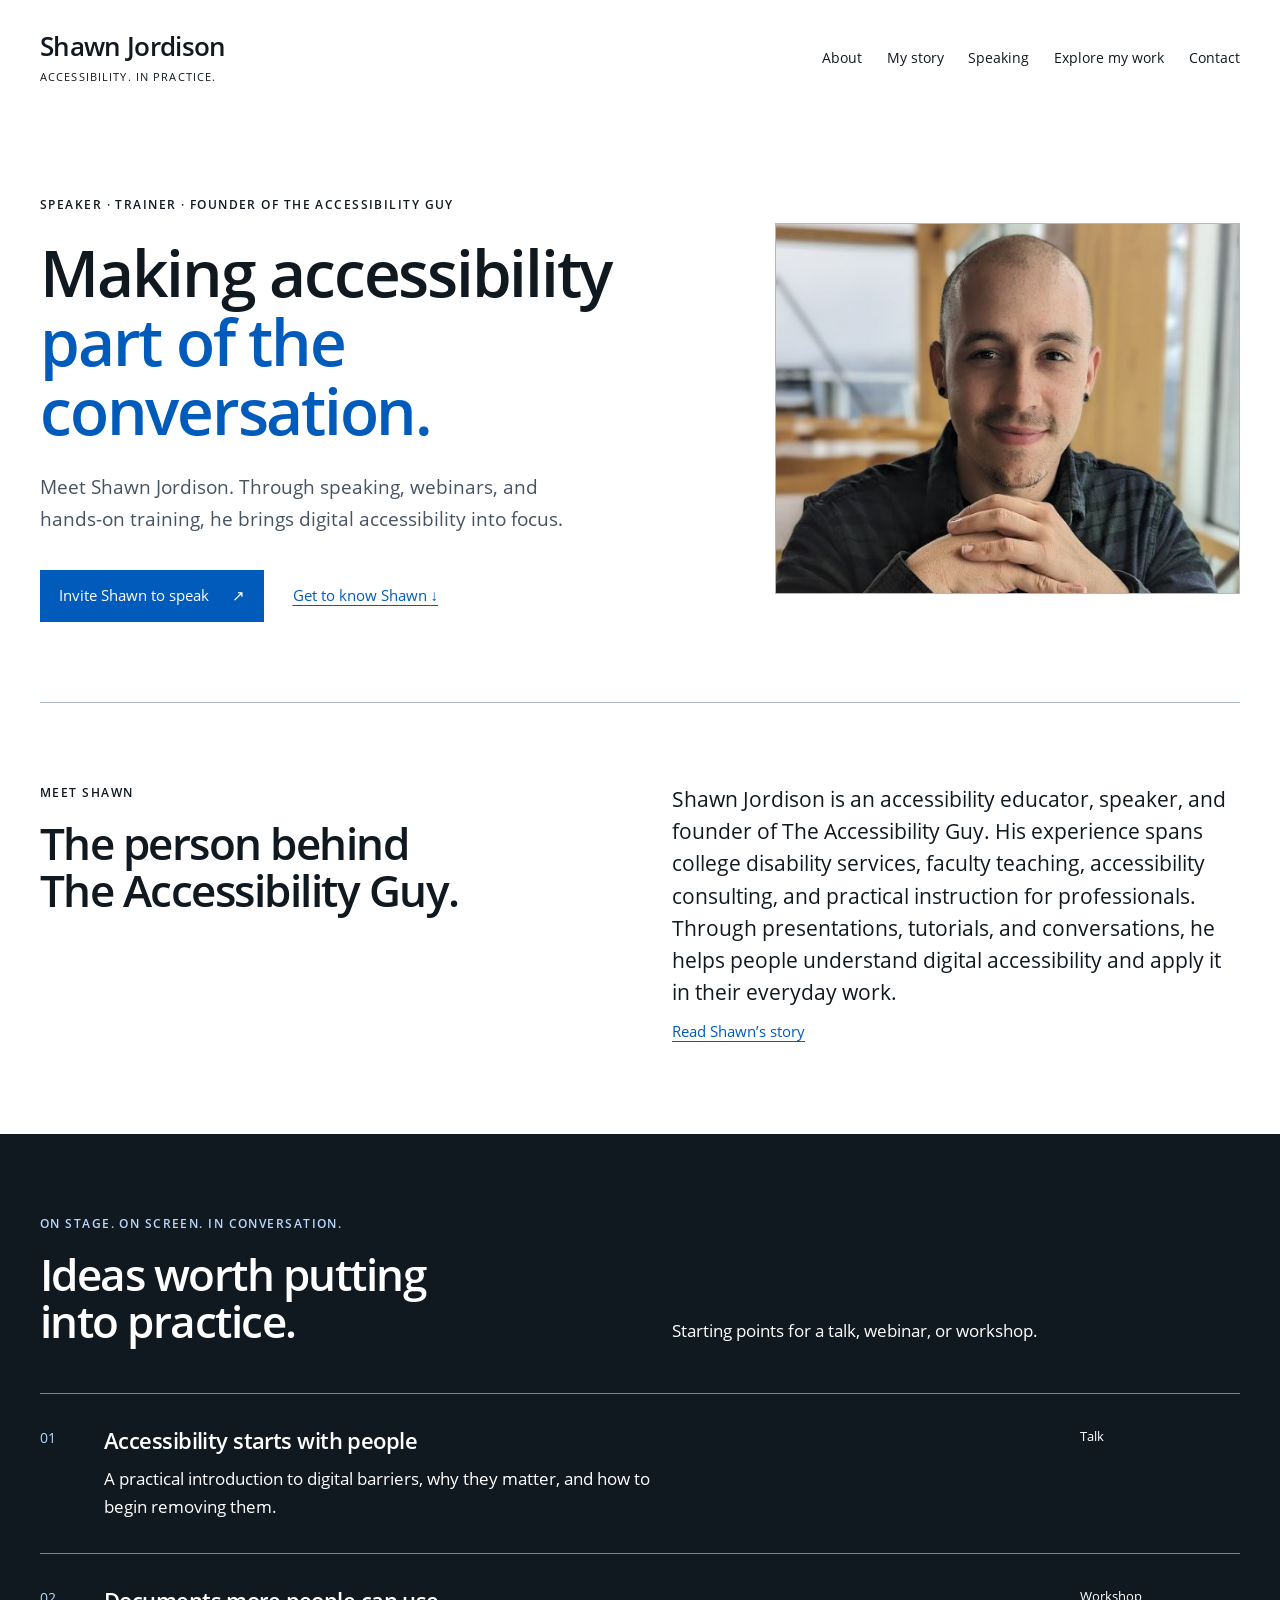
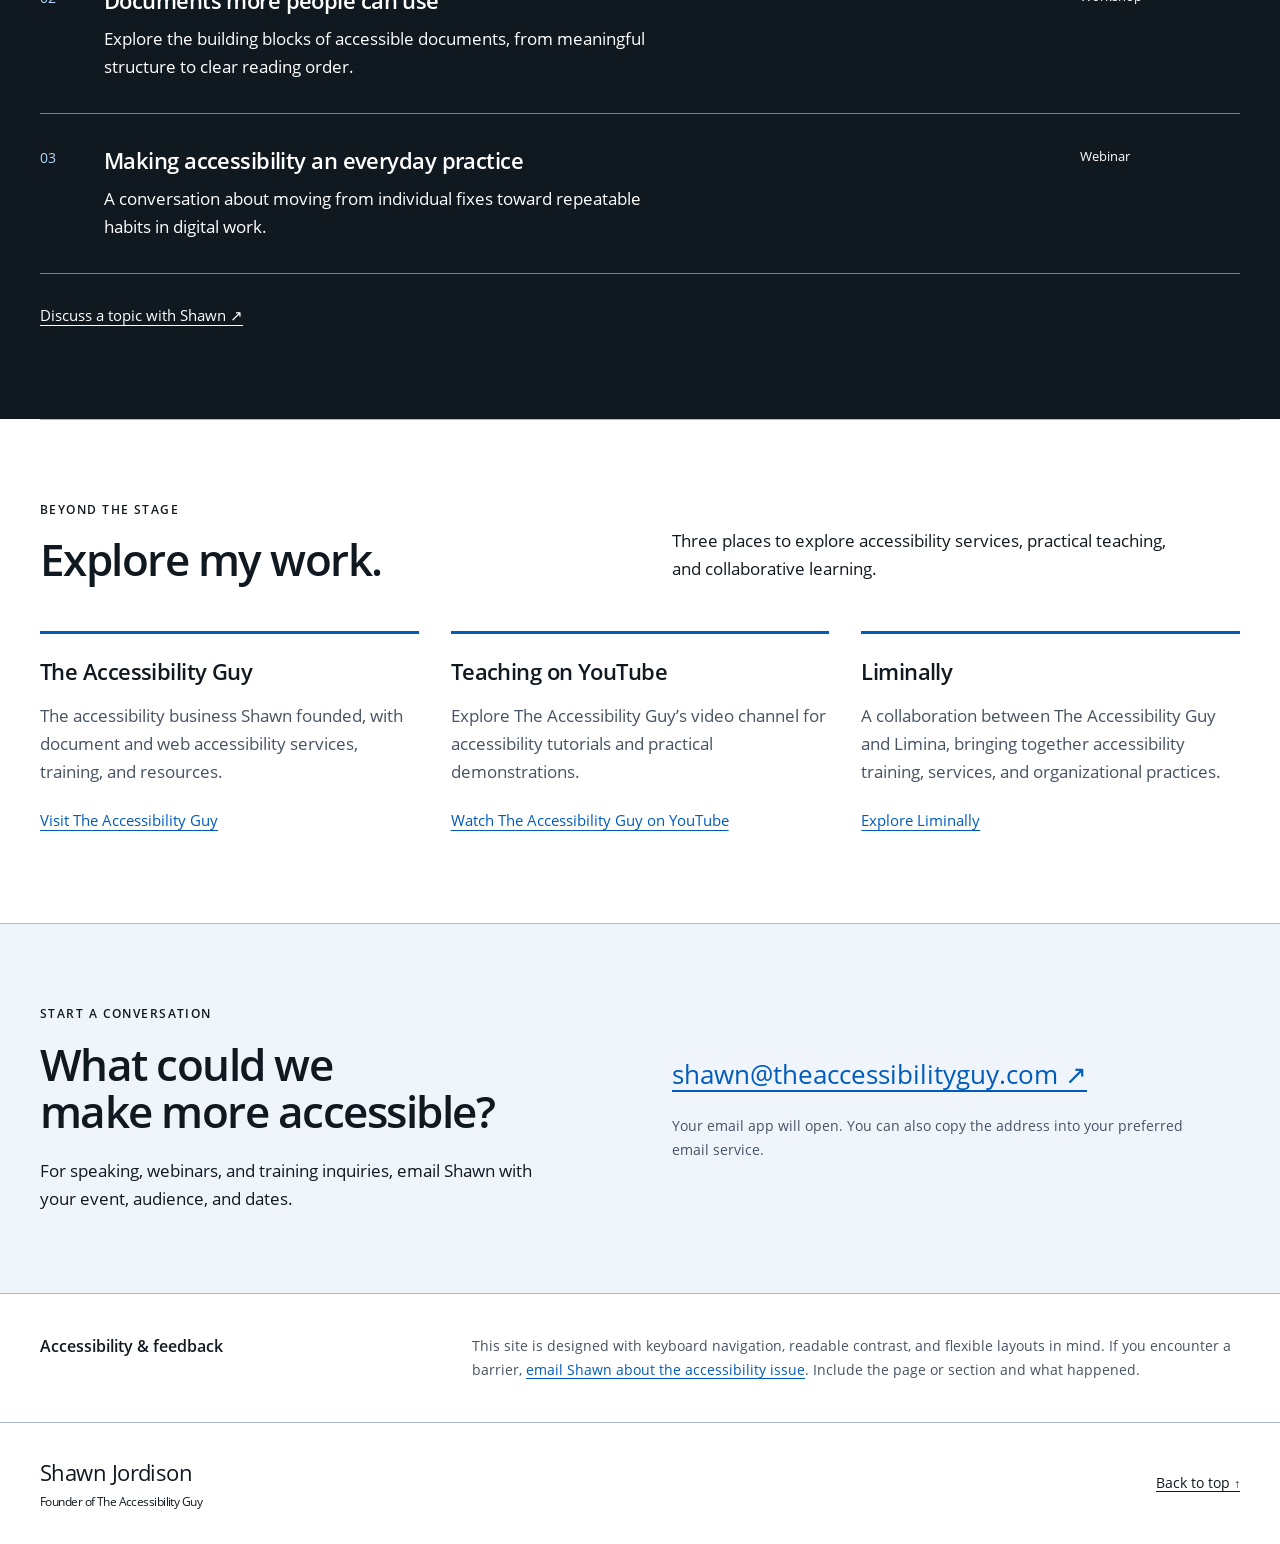
==== index.html @ f15a521e "Match site-name link's accessible name to visible text" ====
<!doctype html>
<html lang="en">
<head>
  <meta charset="utf-8">
  <meta name="viewport" content="width=device-width, initial-scale=1">
  <meta name="description" content="Meet Shawn Jordison, founder of The Accessibility Guy. Explore speaking, training, and conversations about digital accessibility.">
  <title>Shawn Jordison | Accessibility speaker &amp; trainer</title>
  <link rel="stylesheet" href="styles.css">
</head>
<body>
  <a class="skip-link" href="#main">Skip to main content</a>
  <header class="site-header" id="top">
    <div class="shell header-inner">
      <a class="wordmark" href="#top">Shawn Jordison<span>Accessibility. In practice.</span></a>
      <nav aria-label="Main navigation">
        <ul><li><a href="#about">About</a></li><li><a href="story.html">My story</a></li><li><a href="#speaking">Speaking</a></li><li><a href="#projects">Explore my work</a></li><li><a href="#contact">Contact</a></li></ul>
      </nav>
    </div>
  </header>
  <main id="main" tabindex="-1">
    <section class="hero shell" aria-labelledby="hero-title">
      <div class="hero-copy">
        <p class="eyebrow">Speaker · Trainer · Founder of The Accessibility Guy</p>
        <h1 id="hero-title">Making accessibility <br><em>part of the conversation.</em></h1>
        <p class="intro">Meet Shawn Jordison. Through speaking, webinars, and hands-on training, he brings digital accessibility into focus.</p>
        <div class="actions"><a class="button" href="mailto:shawn@theaccessibilityguy.com">Invite Shawn to speak <span aria-hidden="true">↗</span></a><a class="text-link" href="#about">Get to know Shawn <span aria-hidden="true">↓</span></a></div>
      </div>
      <figure class="portrait"><img src="shawn-jordison.jpg" alt="Shawn Jordison" width="527" height="420"></figure>
    </section>
    <section class="about section shell" id="about" aria-labelledby="about-title">
      <div><p class="eyebrow">Meet Shawn</p><h2 id="about-title">The person behind<br>The Accessibility Guy.</h2></div>
      <div class="section-copy"><p class="lead">Shawn Jordison is an accessibility educator, speaker, and founder of The Accessibility Guy. His experience spans college disability services, faculty teaching, accessibility consulting, and practical instruction for professionals. Through presentations, tutorials, and conversations, he helps people understand digital accessibility and apply it in their everyday work.</p><a class="text-link" href="story.html">Read Shawn’s story</a></div>
    </section>
    <section class="speaking section" id="speaking" aria-labelledby="speaking-title">
      <div class="shell"><div class="section-heading"><div><p class="eyebrow">On stage. On screen. In conversation.</p><h2 id="speaking-title">Ideas worth putting<br>into practice.</h2></div><p>Starting points for a talk, webinar, or workshop.</p></div>
        <ol class="topic-list">
          <li><div class="topic-number" aria-hidden="true">01</div><div><h3>Accessibility starts with people</h3><p>A practical introduction to digital barriers, why they matter, and how to begin removing them.</p></div><p class="format">Talk</p></li>
          <li><div class="topic-number" aria-hidden="true">02</div><div><h3>Documents more people can use</h3><p>Explore the building blocks of accessible documents, from meaningful structure to clear reading order.</p></div><p class="format">Workshop</p></li>
          <li><div class="topic-number" aria-hidden="true">03</div><div><h3>Making accessibility an everyday practice</h3><p>A conversation about moving from individual fixes toward repeatable habits in digital work.</p></div><p class="format">Webinar</p></li>
        </ol>
        <a class="text-link" href="mailto:shawn@theaccessibilityguy.com">Discuss a topic with Shawn <span aria-hidden="true">↗</span></a>
      </div>
    </section>
    <section class="section shell projects" id="projects" aria-labelledby="projects-title">
      <div class="section-heading"><div><p class="eyebrow">Beyond the stage</p><h2 id="projects-title">Explore my work.</h2></div><p>Three places to explore accessibility services, practical teaching, and collaborative learning.</p></div>
      <div class="project-grid">
        <article><h3>The Accessibility Guy</h3><p>The accessibility business Shawn founded, with document and web accessibility services, training, and resources.</p><a class="text-link" href="https://theaccessibilityguy.com/">Visit The Accessibility Guy</a></article>
        <article><h3>Teaching on YouTube</h3><p>Explore The Accessibility Guy’s video channel for accessibility tutorials and practical demonstrations.</p><a class="text-link" href="https://www.youtube.com/channel/UCPO0yzGQJmAa290DjrByhwQ">Watch The Accessibility Guy on YouTube</a></article>
        <article><h3>Liminally</h3><p>A collaboration between The Accessibility Guy and Limina, bringing together accessibility training, services, and organizational practices.</p><a class="text-link" href="https://liminally.academy/">Explore Liminally</a></article>
      </div>
    </section>
    <section class="contact section" id="contact" aria-labelledby="contact-title"><div class="shell contact-inner"><div><p class="eyebrow">Start a conversation</p><h2 id="contact-title">What could we<br>make more accessible?</h2><p>For speaking, webinars, and training inquiries, email Shawn with your event, audience, and dates.</p></div><div class="contact-details"><a class="email-link" href="mailto:shawn@theaccessibilityguy.com">shawn@theaccessibilityguy.com <span aria-hidden="true">↗</span></a><p>Your email app will open. You can also copy the address into your preferred email service.</p></div></div></section>
    <section class="accessibility shell" aria-labelledby="accessibility-title"><h2 id="accessibility-title">Accessibility &amp; feedback</h2><p>This site is designed with keyboard navigation, readable contrast, and flexible layouts in mind. If you encounter a barrier, <a href="mailto:shawn@theaccessibilityguy.com?subject=Website%20accessibility%20feedback">email Shawn about the accessibility issue</a>. Include the page or section and what happened.</p></section>
  </main>
  <footer class="site-footer"><div class="shell footer-inner"><p>Shawn Jordison<span>Founder of The Accessibility Guy</span></p><a href="#top">Back to top <span aria-hidden="true">↑</span></a></div></footer>
</body>
</html>
---- styles.css ----
@font-face{font-family:'Open Sans';src:url('fonts/OpenSans-Regular.ttf') format('truetype');font-style:normal;font-weight:400;font-display:swap}
@font-face{font-family:'Open Sans';src:url('fonts/OpenSans-Semibold.ttf') format('truetype');font-style:normal;font-weight:600;font-display:swap}
:root{--paper:#ffffff;--ink:#101820;--muted:#465363;--line:#aab8ca;--blue:#005bbb;--tint:#f0f5fc;--white:#ffffff;--accent:#b8d8ff;--focus:#005bbb}
*{box-sizing:border-box}html{scroll-padding-top:1rem}body{margin:0;background:var(--paper);color:var(--ink);font-family:'Open Sans',Arial,sans-serif;font-size:1.0625rem;line-height:1.65}a{color:inherit;text-underline-offset:.24em;text-decoration-thickness:.08em}a:hover{text-decoration-thickness:.15em}a:focus-visible{outline:3px solid var(--focus);outline-offset:5px;background-color:#fff;color:#101820}h1,h2,h3,p,figure{margin:0}h1,h2{font-family:'Open Sans',Arial,sans-serif;font-weight:600;letter-spacing:-.035em;line-height:1.08;text-wrap:balance}h1{font-size:clamp(2.75rem,5vw,4.6rem)}h2{font-size:clamp(2.15rem,3.4vw,3.4rem)}h3{font-size:1.4rem;line-height:1.3;font-weight:600;letter-spacing:-.025em}p+p{margin-top:1rem}em{font-weight:600;font-style:normal;color:var(--blue)}.shell{width:min(100% - 4rem,1200px);margin-inline:auto}.eyebrow{font-size:.75rem;font-weight:600;letter-spacing:.12em;line-height:1.6;text-transform:uppercase}.small{font-size:.875rem}.skip-link{position:absolute;top:.5rem;left:1rem;transform:translateY(-180%);z-index:5;padding:.7rem 1rem;background:white}.skip-link:focus{transform:none}.header-inner{min-height:115px;display:flex;justify-content:space-between;align-items:center;gap:2rem}.wordmark{font-weight:600;font-family:'Open Sans',Arial,sans-serif;font-size:1.65rem;line-height:1.2;text-decoration:none}.wordmark span{font-weight:400;display:block;font-family:'Open Sans',Arial,sans-serif;font-size:.7rem;letter-spacing:.1em;margin-top:.45rem;text-transform:uppercase}nav ul{list-style:none;display:flex;flex-wrap:wrap;gap:.4rem 1.55rem;padding:0;margin:0}nav a{display:inline-flex;align-items:center;min-height:44px;text-decoration:none;font-size:.9rem}.draft-note{font-size:.8rem;padding:.7rem 0;background:var(--tint);border-block:1px solid var(--line);color:var(--muted)}.hero{padding-block:5rem;display:grid;grid-template-columns:1.45fr 1fr;gap:3.8rem;align-items:center}.hero .eyebrow{margin-bottom:1.5rem}.intro{font-size:1.2rem;max-width:33rem;margin-top:1.6rem;color:var(--muted)}.actions{display:flex;gap:1.8rem;flex-wrap:wrap;align-items:center;margin-top:2.2rem}.button{background:var(--blue);color:var(--white);display:inline-flex;gap:1.4rem;align-items:center;min-height:50px;padding:.85rem 1.2rem;text-decoration:none;font-size:.95rem}.button:hover{background:var(--ink);text-decoration:underline}.text-link{display:inline-block;padding:.65rem 0;font-size:.95rem}.portrait-placeholder{align-self:stretch;background:var(--tint);border:1px solid var(--line);display:flex;flex-direction:column;justify-content:space-between;overflow:hidden}.portrait-art{position:relative;min-height:250px;display:grid;place-items:center;overflow:hidden;border-bottom:1px solid var(--line)}.portrait-art>span{font-family:'Open Sans',Arial,sans-serif;font-size:6rem;letter-spacing:-.08em;position:relative;z-index:1}.orbit{position:absolute;width:340px;height:340px;border:1px solid #9bbce8;border-radius:50%}.one{left:-150px;top:-115px}.two{right:-150px;bottom:-170px}.portrait-placeholder figcaption{padding:1.5rem}.portrait-placeholder .eyebrow{display:block;margin-bottom:.5rem;font-size:.65rem}.portrait-placeholder figcaption p{font-weight:600;font-family:'Open Sans',Arial,sans-serif;font-size:1.5rem;line-height:1.3;margin-bottom:.4rem}.portrait-placeholder .small{color:var(--muted)}.section{padding-block:5rem}.about{border-top:1px solid var(--line);display:grid;grid-template-columns:1fr 1fr;gap:4rem}.section .eyebrow{margin-bottom:1.1rem}.lead{font-size:1.3rem;line-height:1.55}.section-copy>p:not(.lead){color:var(--muted)}.editor-note{border-left:3px solid var(--blue);padding-left:1rem;font-size:.875rem}.speaking{background:var(--ink);color:var(--white)}.section-heading{display:grid;grid-template-columns:1fr 1fr;gap:4rem;align-items:end;margin-bottom:3rem}.section-heading>p{max-width:32rem}.speaking .eyebrow{color:var(--accent)}.topic-list{list-style:none;margin:0 0 1.2rem;padding:0}.topic-list li{border-top:1px solid #718398;padding:2rem 0;display:grid;grid-template-columns:3rem 1fr 10rem;gap:1rem}.topic-list li:last-child{border-bottom:1px solid #718398}.topic-number{color:var(--accent);font-size:.9rem}.topic-list h3{margin-bottom:.6rem}.topic-list li p{max-width:36rem}.format{font-size:.8rem}.work-placeholder{border:1px solid var(--line);padding:2.5rem;display:grid;grid-template-columns:1fr 2fr;gap:3rem;background:var(--white)}.placeholder-label{font-size:.75rem;text-transform:uppercase;letter-spacing:.1em}.work-placeholder h3{margin-bottom:1rem}.work-placeholder .small{color:var(--muted)}.contact{background:var(--tint);border-block:1px solid var(--line)}.contact-inner{display:grid;grid-template-columns:1fr 1fr;gap:4rem;align-items:center}.contact h2{margin-bottom:1.4rem}.contact p{max-width:32rem}.email-link{font-family:'Open Sans',Arial,sans-serif;font-size:clamp(1.3rem,2vw,1.8rem);overflow-wrap:anywhere;line-height:1.5}.contact-details p{font-size:.9rem;color:var(--muted);margin-top:1.2rem}.accessibility{padding-block:2.5rem;display:grid;grid-template-columns:1fr 2fr;gap:3rem}.accessibility h2{font-family:'Open Sans',Arial,sans-serif;font-size:1rem;font-weight:600;letter-spacing:0;line-height:1.5}.accessibility p{font-size:.9rem;color:var(--muted)}.site-footer{border-top:1px solid var(--line)}.footer-inner{padding-block:2rem;display:flex;flex-wrap:wrap;justify-content:space-between;align-items:center;gap:1.5rem}.footer-inner>p:first-child{font-family:'Open Sans',Arial,sans-serif;font-size:1.4rem}.footer-inner span{display:block;font-family:'Open Sans',Arial,sans-serif;font-size:.75rem}.footer-inner a span{display:inline}.footer-inner a{padding:.5rem 0;font-size:.9rem}main:focus{outline:none}
@media(max-width:900px){.hero{gap:2rem;grid-template-columns:1.3fr 1fr}.header-inner{flex-wrap:wrap;padding-block:1.5rem;gap:1rem}.section-heading,.about,.contact-inner{gap:2rem}.topic-list li{grid-template-columns:2rem 1fr}.format{grid-column:2}.work-placeholder{grid-template-columns:1fr;gap:1rem}.hero h1 br{display:none}}
@media(max-width:650px){.shell{width:calc(100% - 2rem)}.header-inner{align-items:start}.wordmark{font-size:1.5rem}nav{width:100%}nav ul{gap:.1rem 1.25rem}.hero,.about,.section-heading,.contact-inner,.accessibility{grid-template-columns:1fr}.hero{padding-block:3rem;gap:2.5rem}.hero-copy{min-width:0}.hero h1{font-size:clamp(2.1rem,8.2vw,2.8rem)}.portrait-art{min-height:190px}.section{padding-block:3rem}.section-heading{margin-bottom:2rem}.work-placeholder{padding:1.4rem}.accessibility{gap:1rem}.actions{gap:1rem}.topic-list li{gap:.75rem}.section-copy,.contact-details{min-width:0}.footer-inner{align-items:start}.footer-inner p{margin:0}}
@media(prefers-reduced-motion:reduce){*,*::before,*::after{animation:none!important;transition:none!important;scroll-behavior:auto!important}}
@media(forced-colors:active){.button,.portrait-placeholder,.work-placeholder{border:1px solid CanvasText}a:focus-visible{outline-color:Highlight}.orbit{border-color:CanvasText}}
@media print{.draft-note,.skip-link,nav,.actions,.portrait-placeholder{display:none}.shell{width:100%}.hero,.section,.accessibility{padding-block:1.5rem}.hero,.about,.section-heading,.contact-inner{display:block}.speaking{background:white;color:black}.speaking .eyebrow,.topic-number{color:black}a{color:black}.section{break-inside:avoid}}
.speaking a:focus-visible{outline-color:var(--accent)}

.text-link,.email-link,.accessibility a{color:var(--blue)}.speaking .text-link{color:var(--white)}.portrait-art{background:#e6effb}.wordmark,.footer-inner>p:first-child{letter-spacing:-.025em}

.speaking a:focus-visible{color:var(--ink);background:var(--white)}

.projects{border-top:1px solid var(--line)}.project-grid{display:grid;grid-template-columns:repeat(3,minmax(0,1fr));gap:2rem}.project-grid article{border-top:3px solid var(--blue);padding-top:1.4rem;min-width:0}.project-grid h3{margin-bottom:1rem}.project-grid p{color:var(--muted)}.project-grid a{margin-top:.7rem;overflow-wrap:anywhere}.header-inner{flex-wrap:wrap;padding-block:1.5rem;row-gap:1rem}.project-grid .text-link:visited{color:var(--blue)}.project-grid .text-link:focus-visible{color:var(--ink);background:var(--white)}
@media(max-width:750px){.project-grid{grid-template-columns:1fr;gap:2rem}}
a.button:focus-visible,a.button:hover:focus-visible{background:var(--white);color:var(--ink);outline-color:var(--blue)}

.story{padding-block:4rem}.story-header{max-width:900px;margin-bottom:3.5rem}.story-header .eyebrow{margin-bottom:1.25rem}.story-header h1{margin-bottom:1.75rem}.story-header .lead{max-width:800px;color:var(--muted)}.story-body{max-width:760px}.story-body section{margin:0 0 3rem}.story-body h2{font-size:clamp(1.6rem,3vw,2rem);line-height:1.3;letter-spacing:-.025em;margin-bottom:1.3rem}.story-body p{font-size:1.125rem;line-height:1.8}.story-contact{max-width:760px;border-top:1px solid var(--line);padding-top:2.5rem}.story-contact h2{font-size:2rem;margin-bottom:1rem}.story-contact a{color:var(--blue)}nav a[aria-current="page"]{text-decoration:underline;text-decoration-thickness:.15em}@media(max-width:650px){.story{padding-block:2.5rem}.story-header h1{font-size:2.5rem}}

.portrait{margin:0}.portrait img{display:block;width:100%;height:auto;border:1px solid var(--line)}
@media(max-width:650px){.portrait{max-width:420px}}
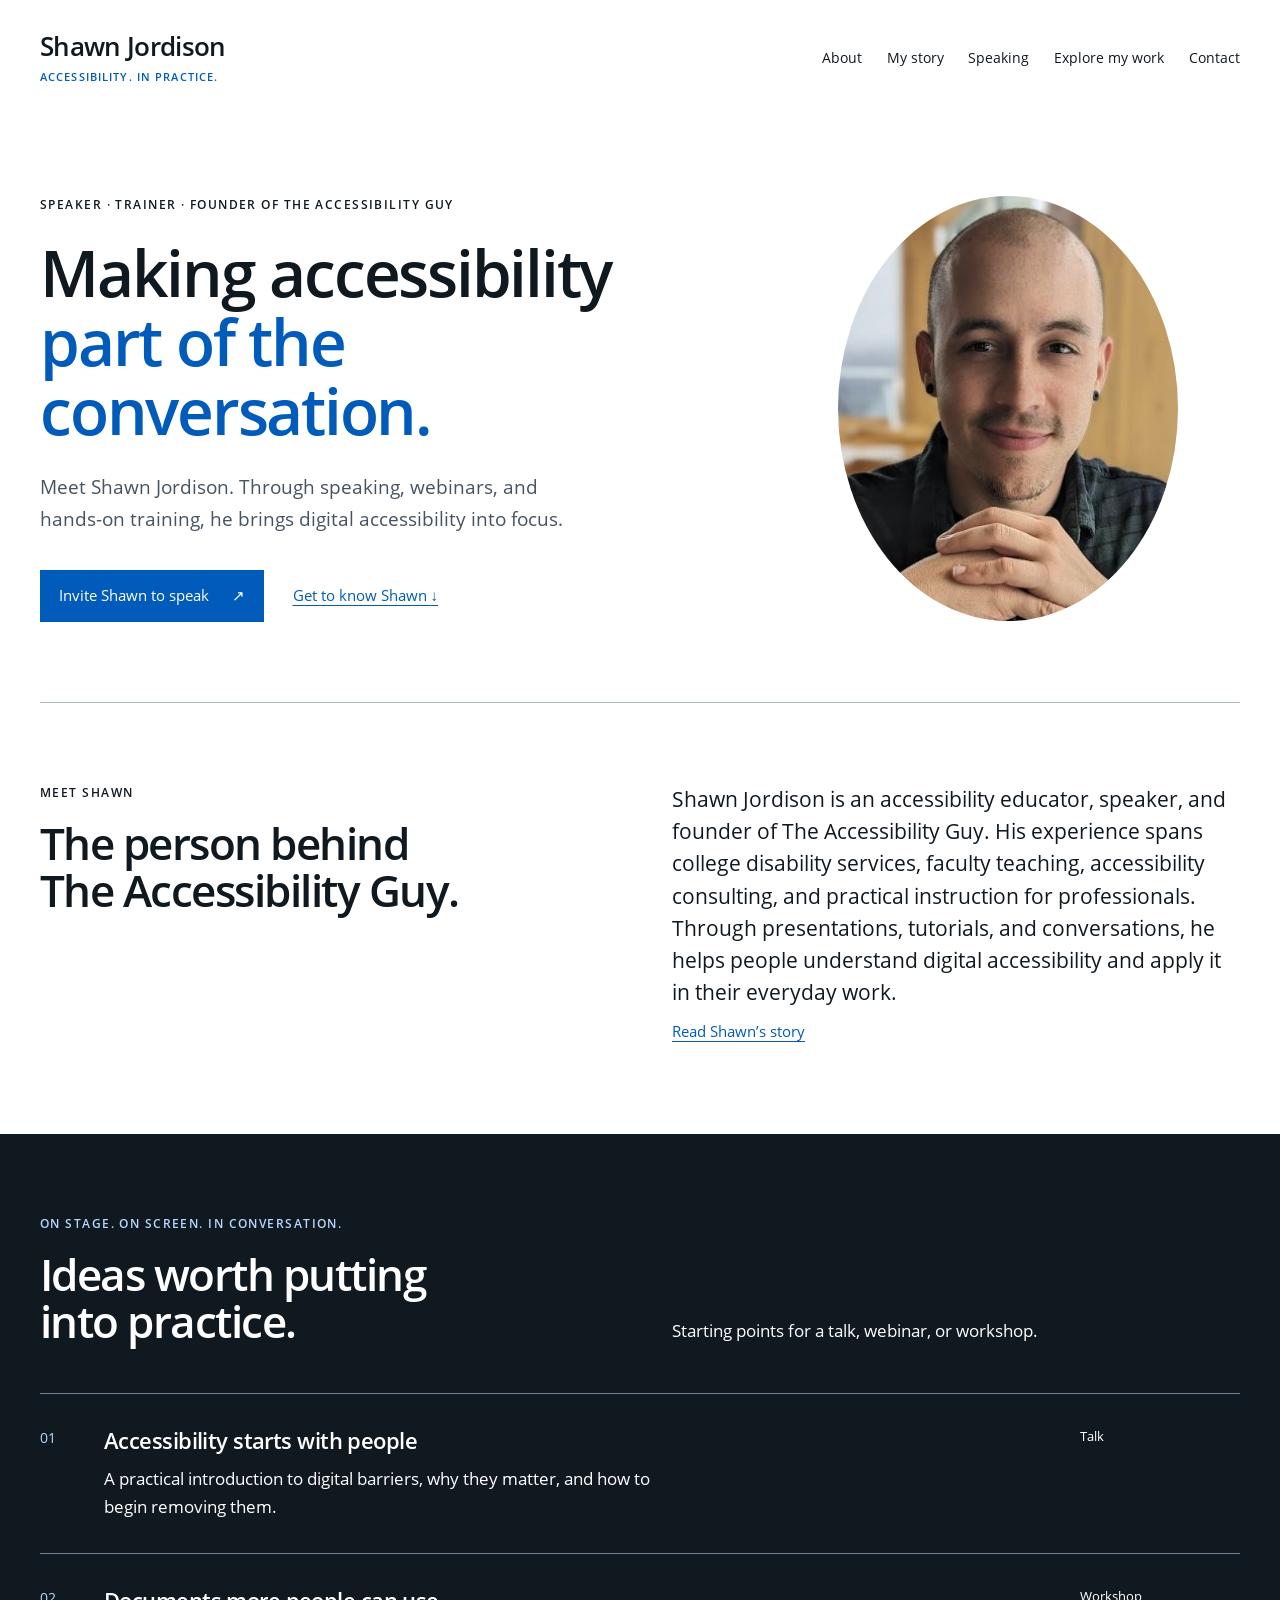
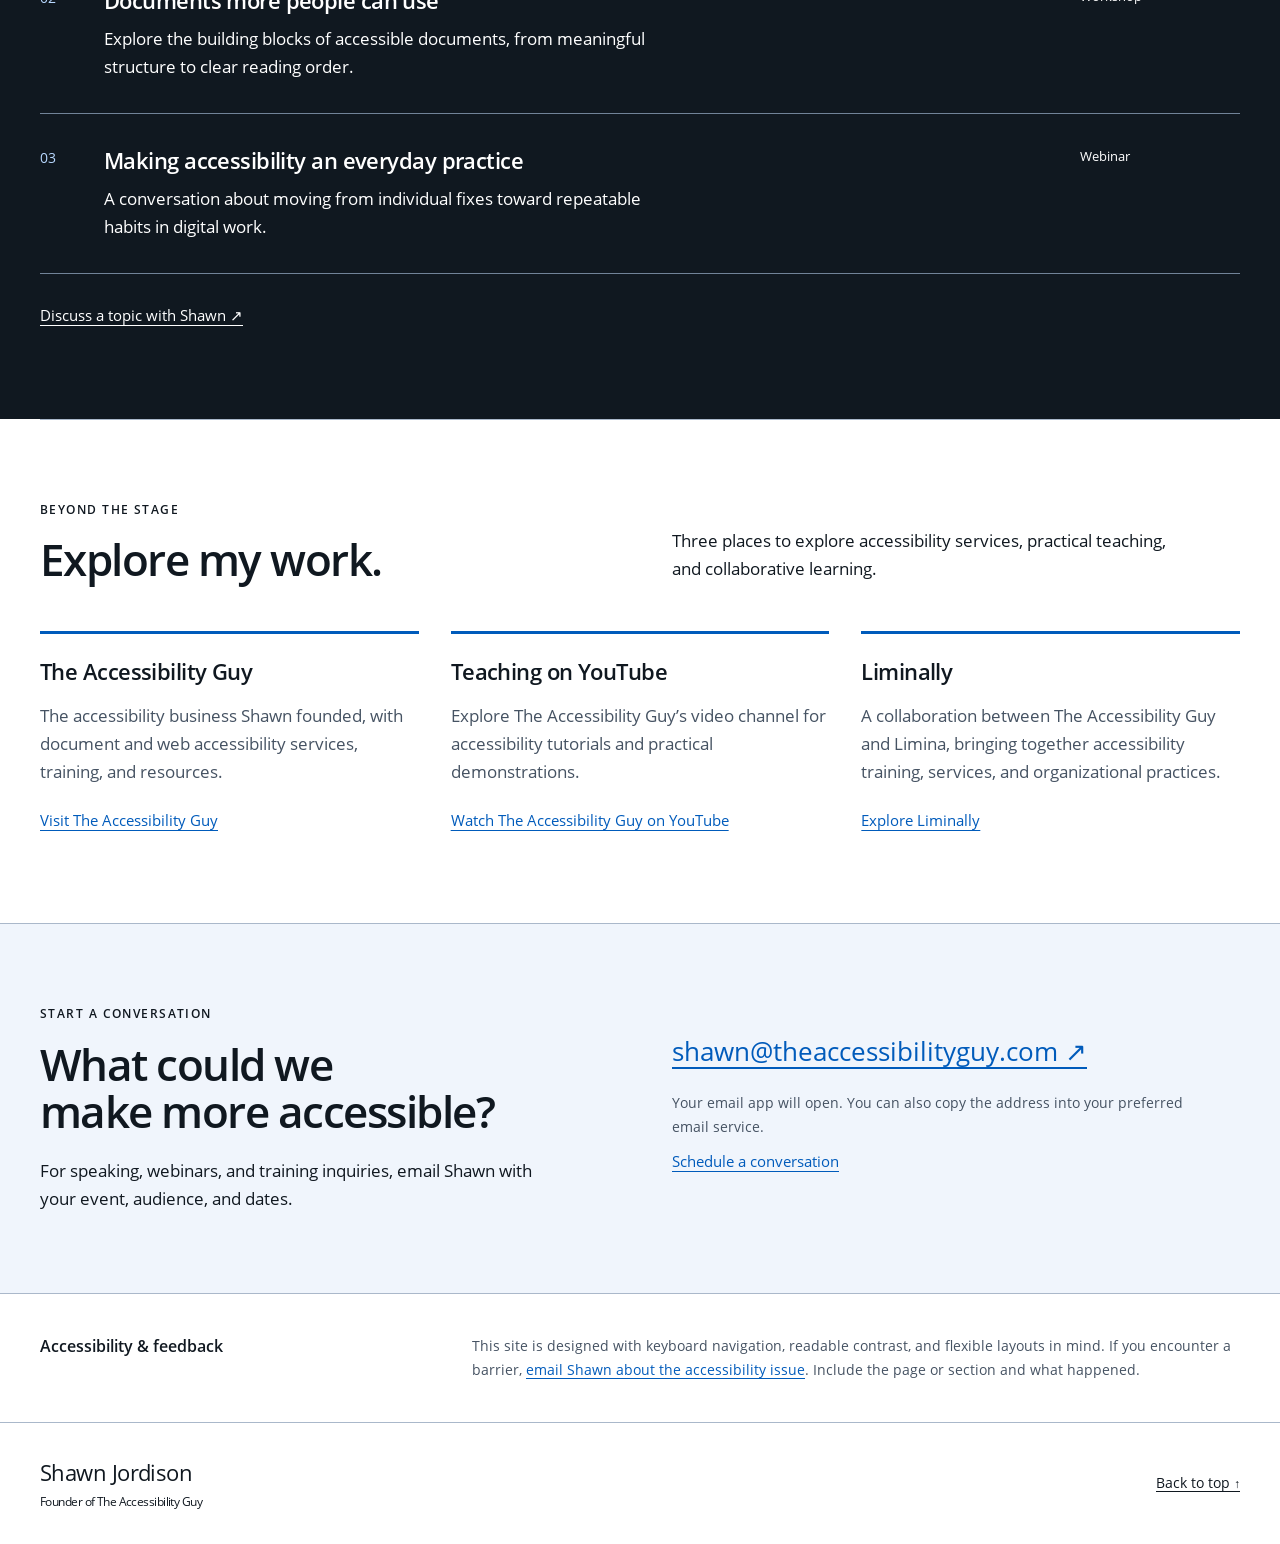
==== commit 80f9d80a: "Contact links: Schedule a conversation (TidyCal) on homepage and My story" ====
--- a/index.html
+++ b/index.html
@@ -49,7 +49,7 @@
         <article><h3>Liminally</h3><p>A collaboration between The Accessibility Guy and Limina, bringing together accessibility training, services, and organizational practices.</p><a class="text-link" href="https://liminally.academy/">Explore Liminally</a></article>
       </div>
     </section>
-    <section class="contact section" id="contact" aria-labelledby="contact-title"><div class="shell contact-inner"><div><p class="eyebrow">Start a conversation</p><h2 id="contact-title">What could we<br>make more accessible?</h2><p>For speaking, webinars, and training inquiries, email Shawn with your event, audience, and dates.</p></div><div class="contact-details"><a class="email-link" href="mailto:shawn@theaccessibilityguy.com">shawn@theaccessibilityguy.com <span aria-hidden="true">↗</span></a><p>Your email app will open. You can also copy the address into your preferred email service.</p></div></div></section>
+    <section class="contact section" id="contact" aria-labelledby="contact-title"><div class="shell contact-inner"><div><p class="eyebrow">Start a conversation</p><h2 id="contact-title">What could we<br>make more accessible?</h2><p>For speaking, webinars, and training inquiries, email Shawn with your event, audience, and dates.</p></div><div class="contact-details"><a class="email-link" href="mailto:shawn@theaccessibilityguy.com">shawn@theaccessibilityguy.com <span aria-hidden="true">↗</span></a><p>Your email app will open. You can also copy the address into your preferred email service.</p><a class="text-link" href="https://tidycal.com/shawnjordison0000">Schedule a conversation</a></div></div></section>
     <section class="accessibility shell" aria-labelledby="accessibility-title"><h2 id="accessibility-title">Accessibility &amp; feedback</h2><p>This site is designed with keyboard navigation, readable contrast, and flexible layouts in mind. If you encounter a barrier, <a href="mailto:shawn@theaccessibilityguy.com?subject=Website%20accessibility%20feedback">email Shawn about the accessibility issue</a>. Include the page or section and what happened.</p></section>
   </main>
   <footer class="site-footer"><div class="shell footer-inner"><p>Shawn Jordison<span>Founder of The Accessibility Guy</span></p><a href="#top">Back to top <span aria-hidden="true">↑</span></a></div></footer>
--- a/styles.css
+++ b/styles.css
@@ -21,3 +21,5 @@
 
 .portrait{margin:0}.portrait img{display:block;width:100%;height:auto;border:1px solid var(--line)}
 @media(max-width:650px){.portrait{max-width:420px}}
+.portrait{display:flex;justify-content:center}.portrait img{width:min(100%,340px);aspect-ratio:4/5;object-fit:cover;object-position:51% 40%;border:0;border-radius:50%}
+.wordmark span{font-weight:600;color:var(--blue)}
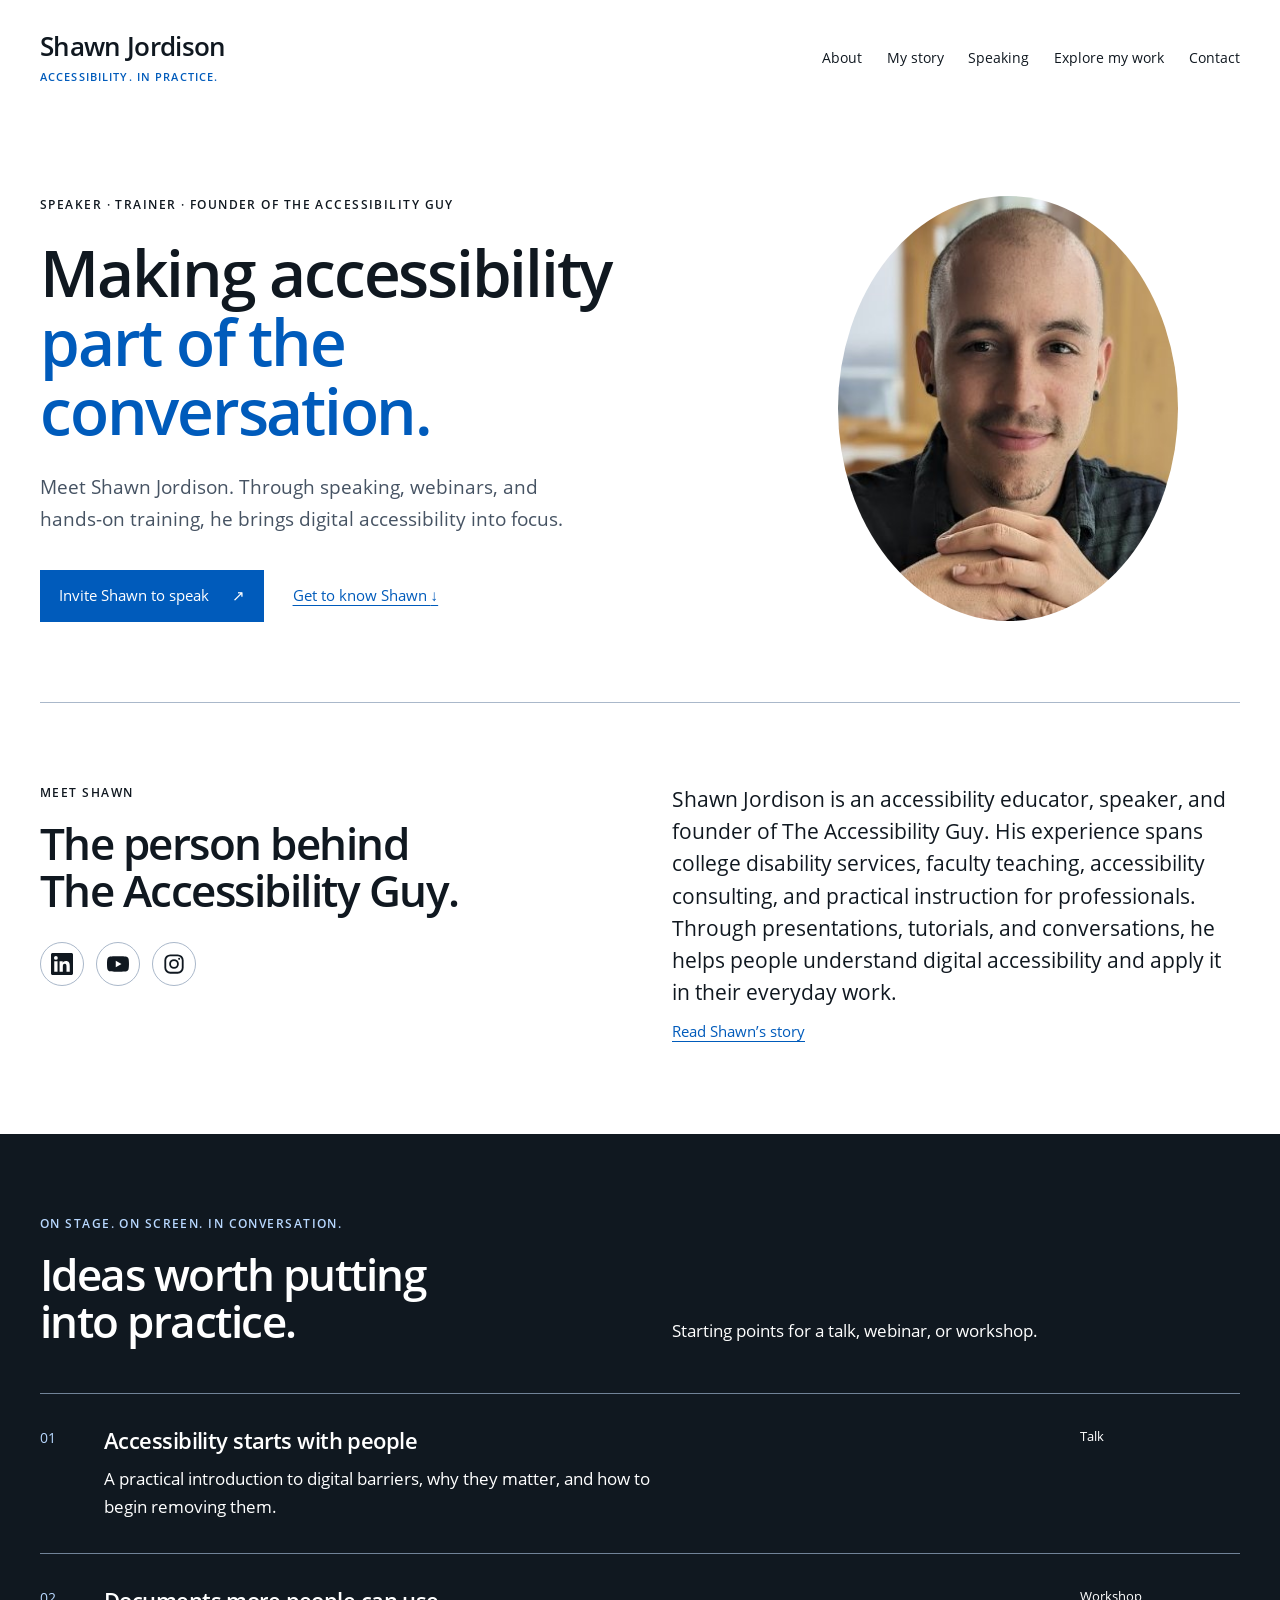
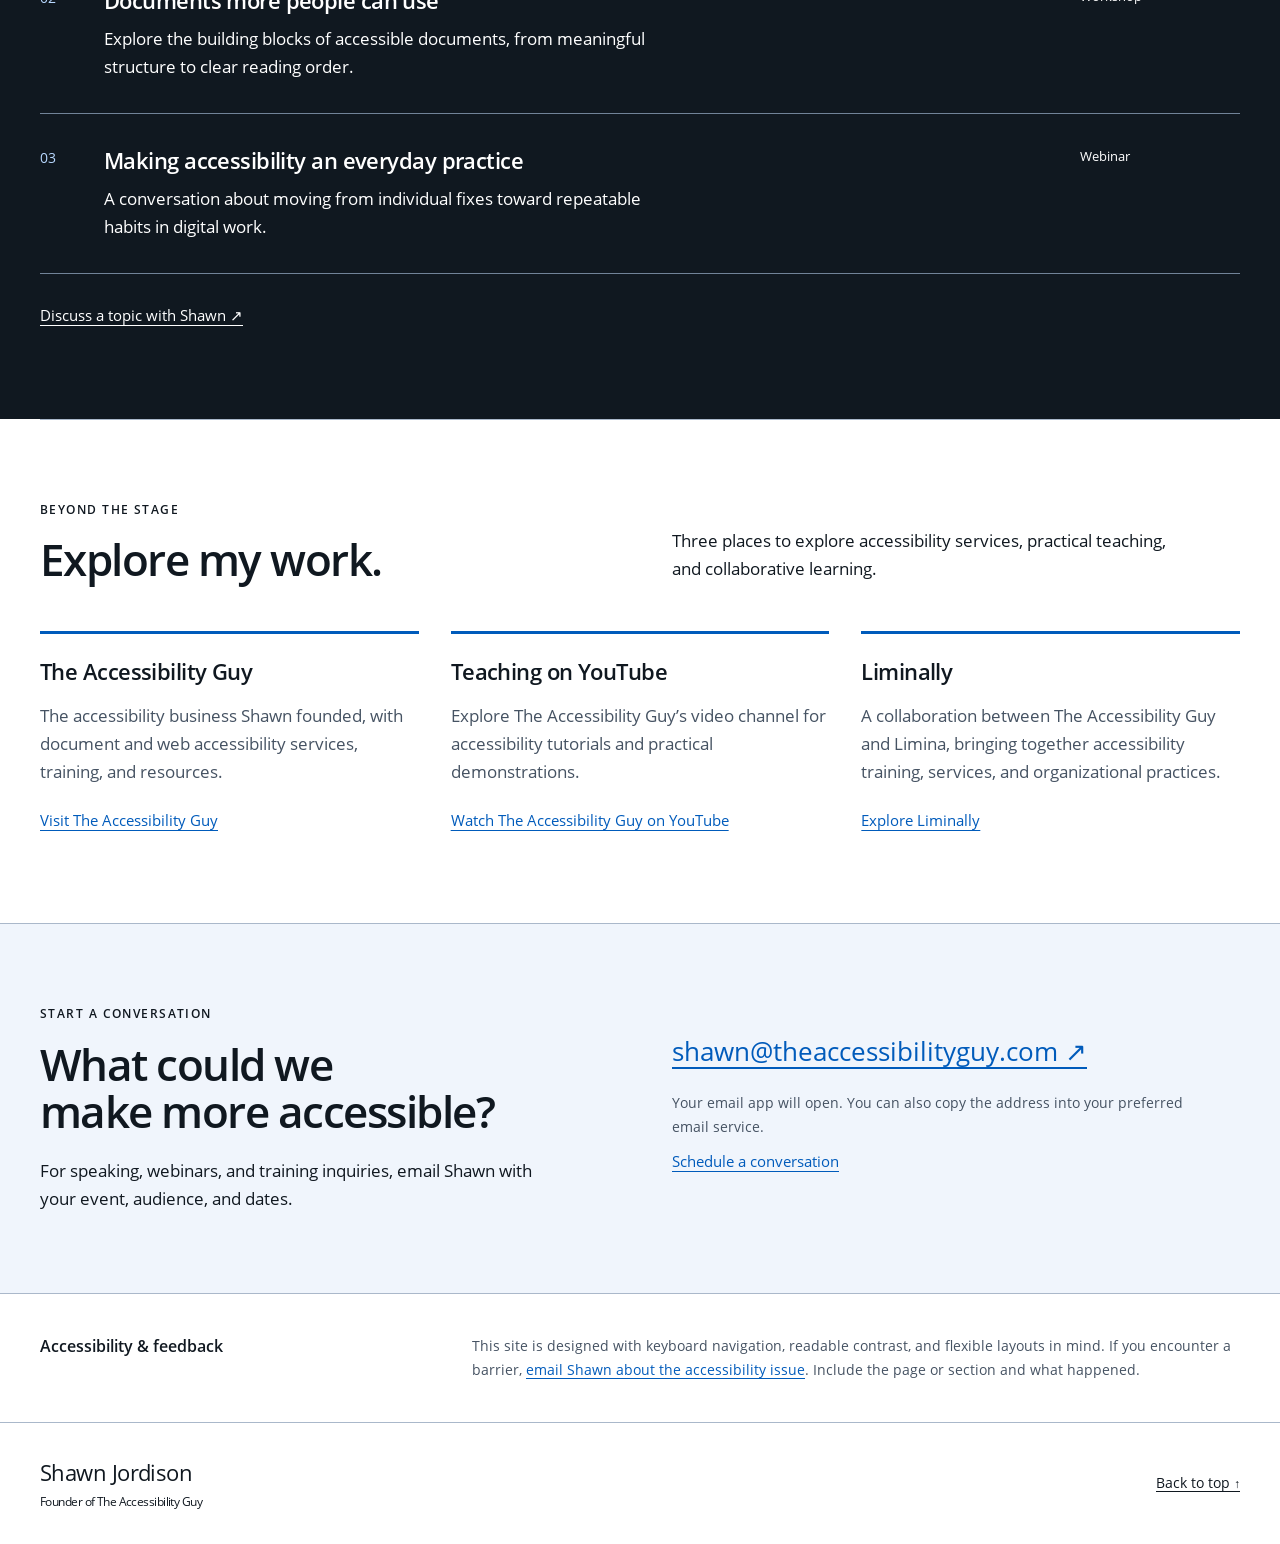
==== commit 6df5a5bf: "Add LinkedIn, YouTube, Instagram icons under About heading" ====
--- a/index.html
+++ b/index.html
@@ -28,7 +28,7 @@
       <figure class="portrait"><img src="shawn-jordison.jpg" alt="Shawn Jordison" width="527" height="420"></figure>
     </section>
     <section class="about section shell" id="about" aria-labelledby="about-title">
-      <div><p class="eyebrow">Meet Shawn</p><h2 id="about-title">The person behind<br>The Accessibility Guy.</h2></div>
+      <div><p class="eyebrow">Meet Shawn</p><h2 id="about-title">The person behind<br>The Accessibility Guy.</h2><ul class="social-links" aria-label="Social media"><li><a href="https://www.linkedin.com/in/shawnjordison/"><svg viewBox="0 0 24 24" width="24" height="24" aria-hidden="true" focusable="false" fill="currentColor"><path d="M20.45 20.45h-3.55v-5.57c0-1.33-.03-3.04-1.85-3.04-1.86 0-2.14 1.45-2.14 2.94v5.67H9.35V9h3.41v1.56h.05c.48-.9 1.64-1.85 3.37-1.85 3.6 0 4.27 2.37 4.27 5.46v6.28zM5.34 7.43a2.06 2.06 0 1 1 0-4.13 2.06 2.06 0 0 1 0 4.13zM7.12 20.45H3.56V9h3.56v11.45zM22.23 0H1.77C.79 0 0 .77 0 1.73v20.54C0 23.23.79 24 1.77 24h20.45c.98 0 1.78-.77 1.78-1.73V1.73C24 .77 23.2 0 22.22 0z"/></svg><span class="visually-hidden">Shawn Jordison on LinkedIn</span></a></li><li><a href="https://www.youtube.com/channel/UCPO0yzGQJmAa290DjrByhwQ"><svg viewBox="0 0 24 24" width="24" height="24" aria-hidden="true" focusable="false" fill="currentColor"><path d="M23.5 6.19a3.02 3.02 0 0 0-2.12-2.14C19.5 3.55 12 3.55 12 3.55s-7.5 0-9.38.5A3.02 3.02 0 0 0 .5 6.19C0 8.07 0 12 0 12s0 3.93.5 5.81a3.02 3.02 0 0 0 2.12 2.14c1.88.5 9.38.5 9.38.5s7.5 0 9.38-.5a3.02 3.02 0 0 0 2.12-2.14C24 15.93 24 12 24 12s0-3.93-.5-5.81zM9.55 15.57V8.43L15.82 12l-6.27 3.57z"/></svg><span class="visually-hidden">The Accessibility Guy on YouTube</span></a></li><li><a href="https://www.instagram.com/theaccessibilityguy/"><svg viewBox="0 0 24 24" width="24" height="24" aria-hidden="true" focusable="false" fill="none" stroke="currentColor" stroke-width="2"><rect x="2.5" y="2.5" width="19" height="19" rx="5.5"/><circle cx="12" cy="12" r="4.3"/><circle cx="17.6" cy="6.4" r="1.1" fill="currentColor" stroke="none"/></svg><span class="visually-hidden">The Accessibility Guy on Instagram</span></a></li></ul></div>
       <div class="section-copy"><p class="lead">Shawn Jordison is an accessibility educator, speaker, and founder of The Accessibility Guy. His experience spans college disability services, faculty teaching, accessibility consulting, and practical instruction for professionals. Through presentations, tutorials, and conversations, he helps people understand digital accessibility and apply it in their everyday work.</p><a class="text-link" href="story.html">Read Shawn’s story</a></div>
     </section>
     <section class="speaking section" id="speaking" aria-labelledby="speaking-title">
--- a/styles.css
+++ b/styles.css
@@ -23,3 +23,5 @@
 @media(max-width:650px){.portrait{max-width:420px}}
 .portrait{display:flex;justify-content:center}.portrait img{width:min(100%,340px);aspect-ratio:4/5;object-fit:cover;object-position:51% 40%;border:0;border-radius:50%}
 .wordmark span{font-weight:600;color:var(--blue)}
+.visually-hidden{position:absolute!important;width:1px;height:1px;padding:0;margin:-1px;overflow:hidden;clip:rect(0 0 0 0);white-space:nowrap;border:0}
+.social-links{list-style:none;display:flex;gap:.75rem;margin:1.75rem 0 0;padding:0}.social-links a{display:inline-flex;align-items:center;justify-content:center;width:44px;height:44px;color:var(--ink);border:1px solid var(--line);border-radius:50%}.social-links a:hover{color:var(--blue);border-color:var(--blue)}.social-links a:focus-visible{outline-offset:3px;border-radius:50%}.social-links svg{width:22px;height:22px}
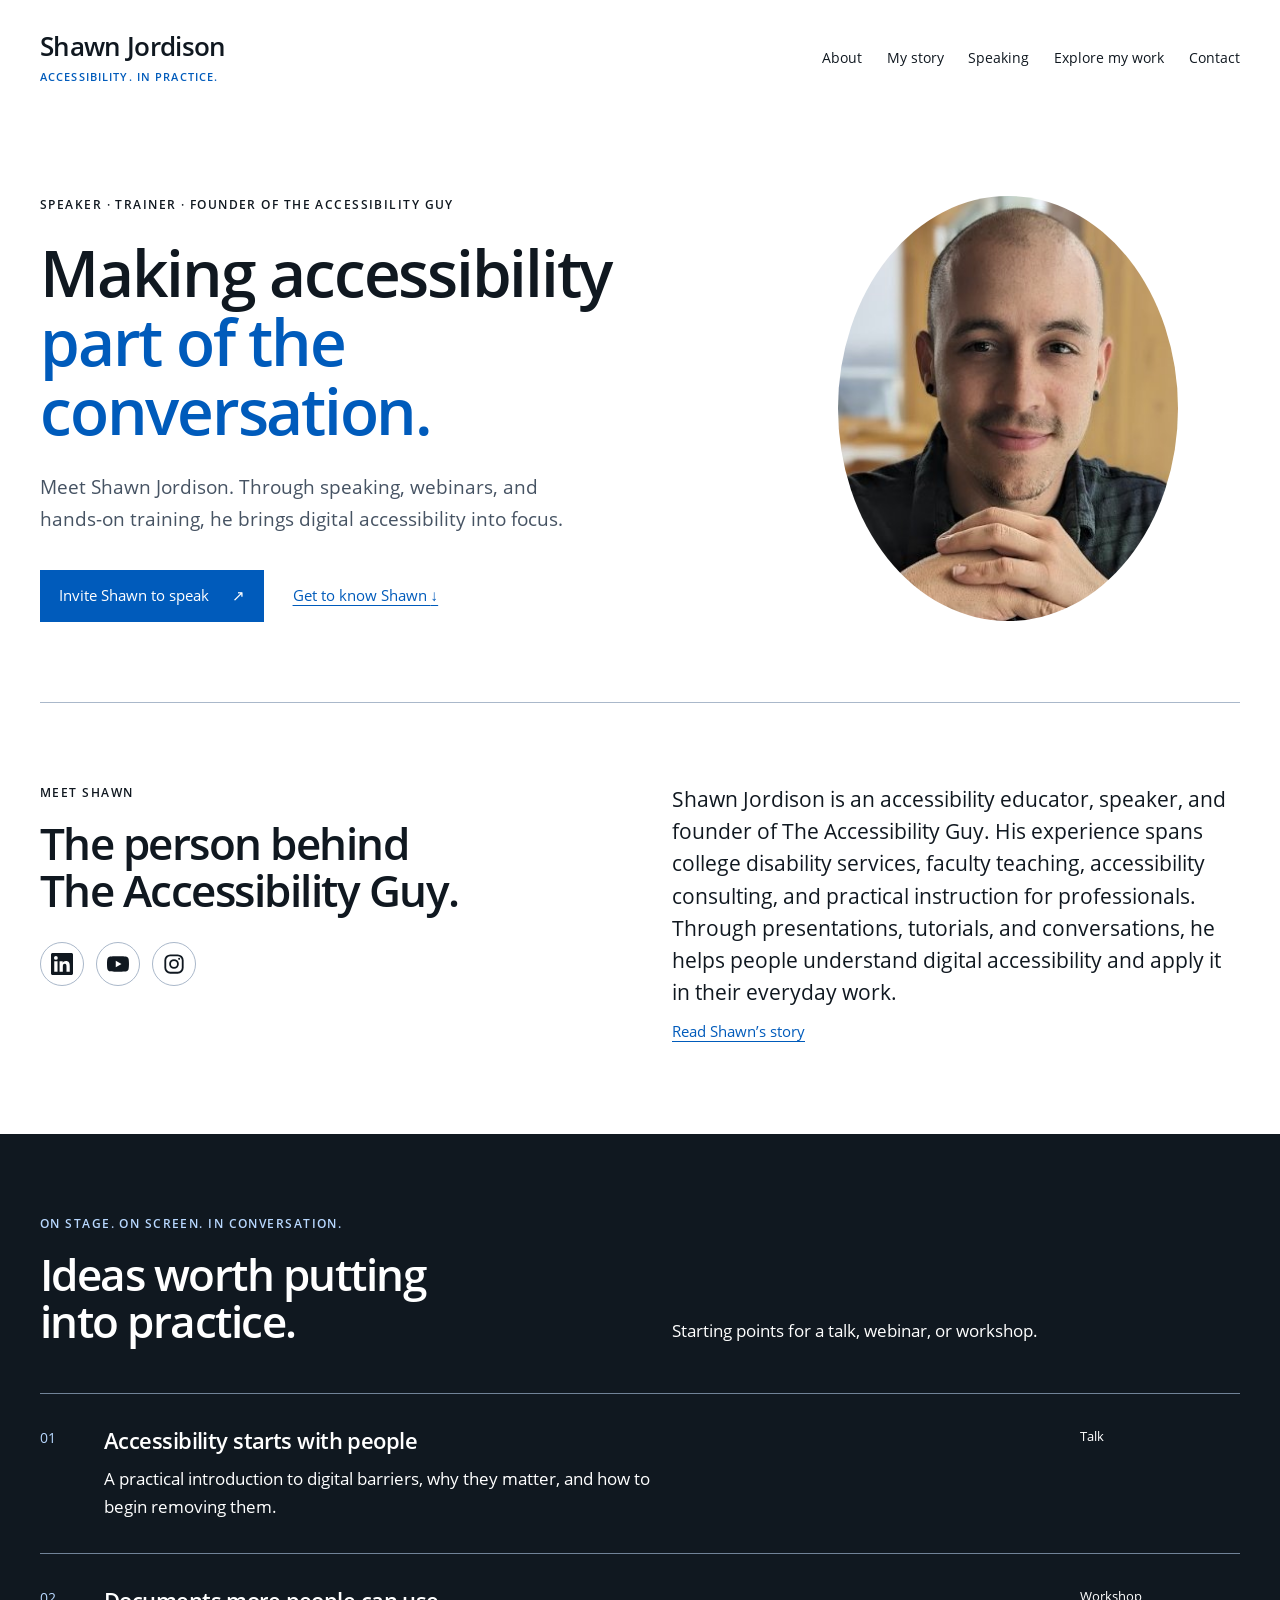
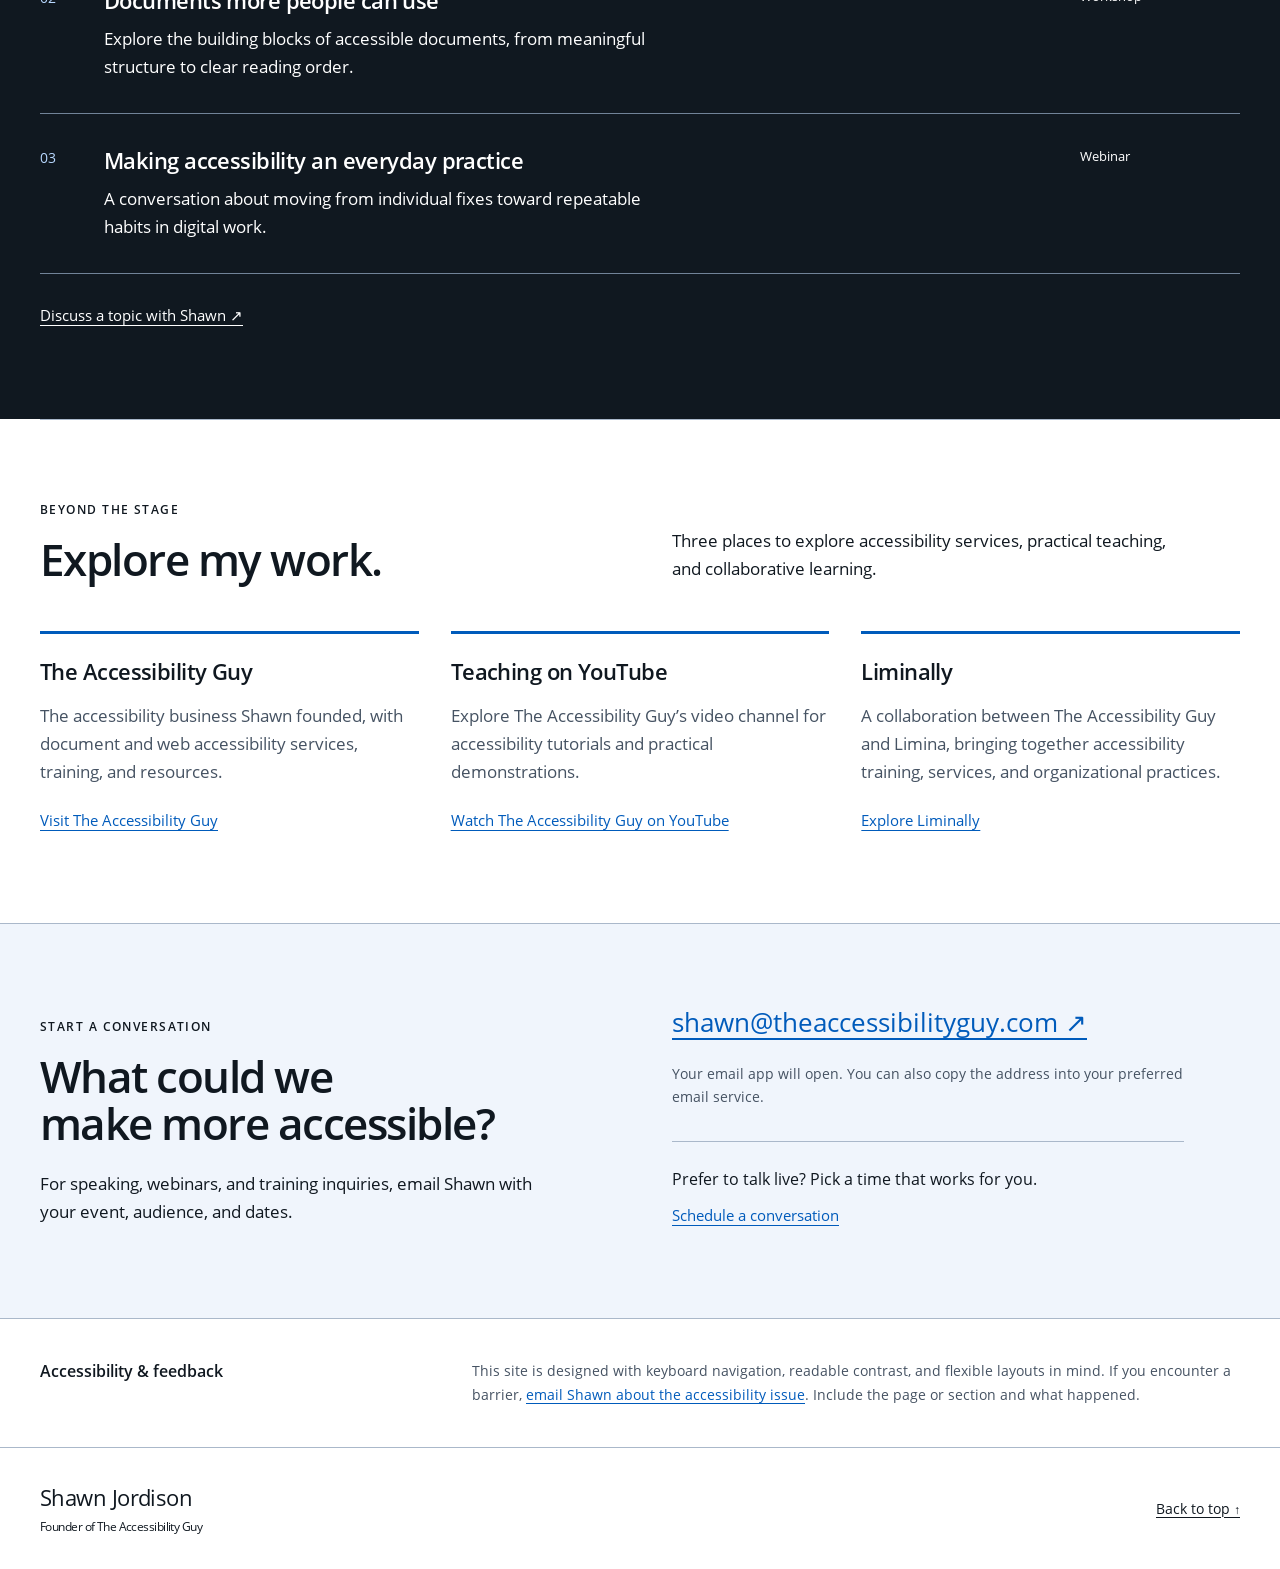
==== commit b2b952d9: "Separate email and TidyCal options in Contact section" ====
--- a/index.html
+++ b/index.html
@@ -49,7 +49,7 @@
         <article><h3>Liminally</h3><p>A collaboration between The Accessibility Guy and Limina, bringing together accessibility training, services, and organizational practices.</p><a class="text-link" href="https://liminally.academy/">Explore Liminally</a></article>
       </div>
     </section>
-    <section class="contact section" id="contact" aria-labelledby="contact-title"><div class="shell contact-inner"><div><p class="eyebrow">Start a conversation</p><h2 id="contact-title">What could we<br>make more accessible?</h2><p>For speaking, webinars, and training inquiries, email Shawn with your event, audience, and dates.</p></div><div class="contact-details"><a class="email-link" href="mailto:shawn@theaccessibilityguy.com">shawn@theaccessibilityguy.com <span aria-hidden="true">↗</span></a><p>Your email app will open. You can also copy the address into your preferred email service.</p><a class="text-link" href="https://tidycal.com/shawnjordison0000">Schedule a conversation</a></div></div></section>
+    <section class="contact section" id="contact" aria-labelledby="contact-title"><div class="shell contact-inner"><div><p class="eyebrow">Start a conversation</p><h2 id="contact-title">What could we<br>make more accessible?</h2><p>For speaking, webinars, and training inquiries, email Shawn with your event, audience, and dates.</p></div><div class="contact-details"><a class="email-link" href="mailto:shawn@theaccessibilityguy.com">shawn@theaccessibilityguy.com <span aria-hidden="true">↗</span></a><p>Your email app will open. You can also copy the address into your preferred email service.</p><p class="contact-alt">Prefer to talk live? Pick a time that works for you.</p><a class="text-link" href="https://tidycal.com/shawnjordison0000">Schedule a conversation</a></div></div></section>
     <section class="accessibility shell" aria-labelledby="accessibility-title"><h2 id="accessibility-title">Accessibility &amp; feedback</h2><p>This site is designed with keyboard navigation, readable contrast, and flexible layouts in mind. If you encounter a barrier, <a href="mailto:shawn@theaccessibilityguy.com?subject=Website%20accessibility%20feedback">email Shawn about the accessibility issue</a>. Include the page or section and what happened.</p></section>
   </main>
   <footer class="site-footer"><div class="shell footer-inner"><p>Shawn Jordison<span>Founder of The Accessibility Guy</span></p><a href="#top">Back to top <span aria-hidden="true">↑</span></a></div></footer>
--- a/styles.css
+++ b/styles.css
@@ -25,3 +25,4 @@
 .wordmark span{font-weight:600;color:var(--blue)}
 .visually-hidden{position:absolute!important;width:1px;height:1px;padding:0;margin:-1px;overflow:hidden;clip:rect(0 0 0 0);white-space:nowrap;border:0}
 .social-links{list-style:none;display:flex;gap:.75rem;margin:1.75rem 0 0;padding:0}.social-links a{display:inline-flex;align-items:center;justify-content:center;width:44px;height:44px;color:var(--ink);border:1px solid var(--line);border-radius:50%}.social-links a:hover{color:var(--blue);border-color:var(--blue)}.social-links a:focus-visible{outline-offset:3px;border-radius:50%}.social-links svg{width:22px;height:22px}
+.contact-details p.contact-alt{margin-top:2rem;padding-top:1.5rem;border-top:1px solid var(--line);font-size:1rem;color:var(--ink)}
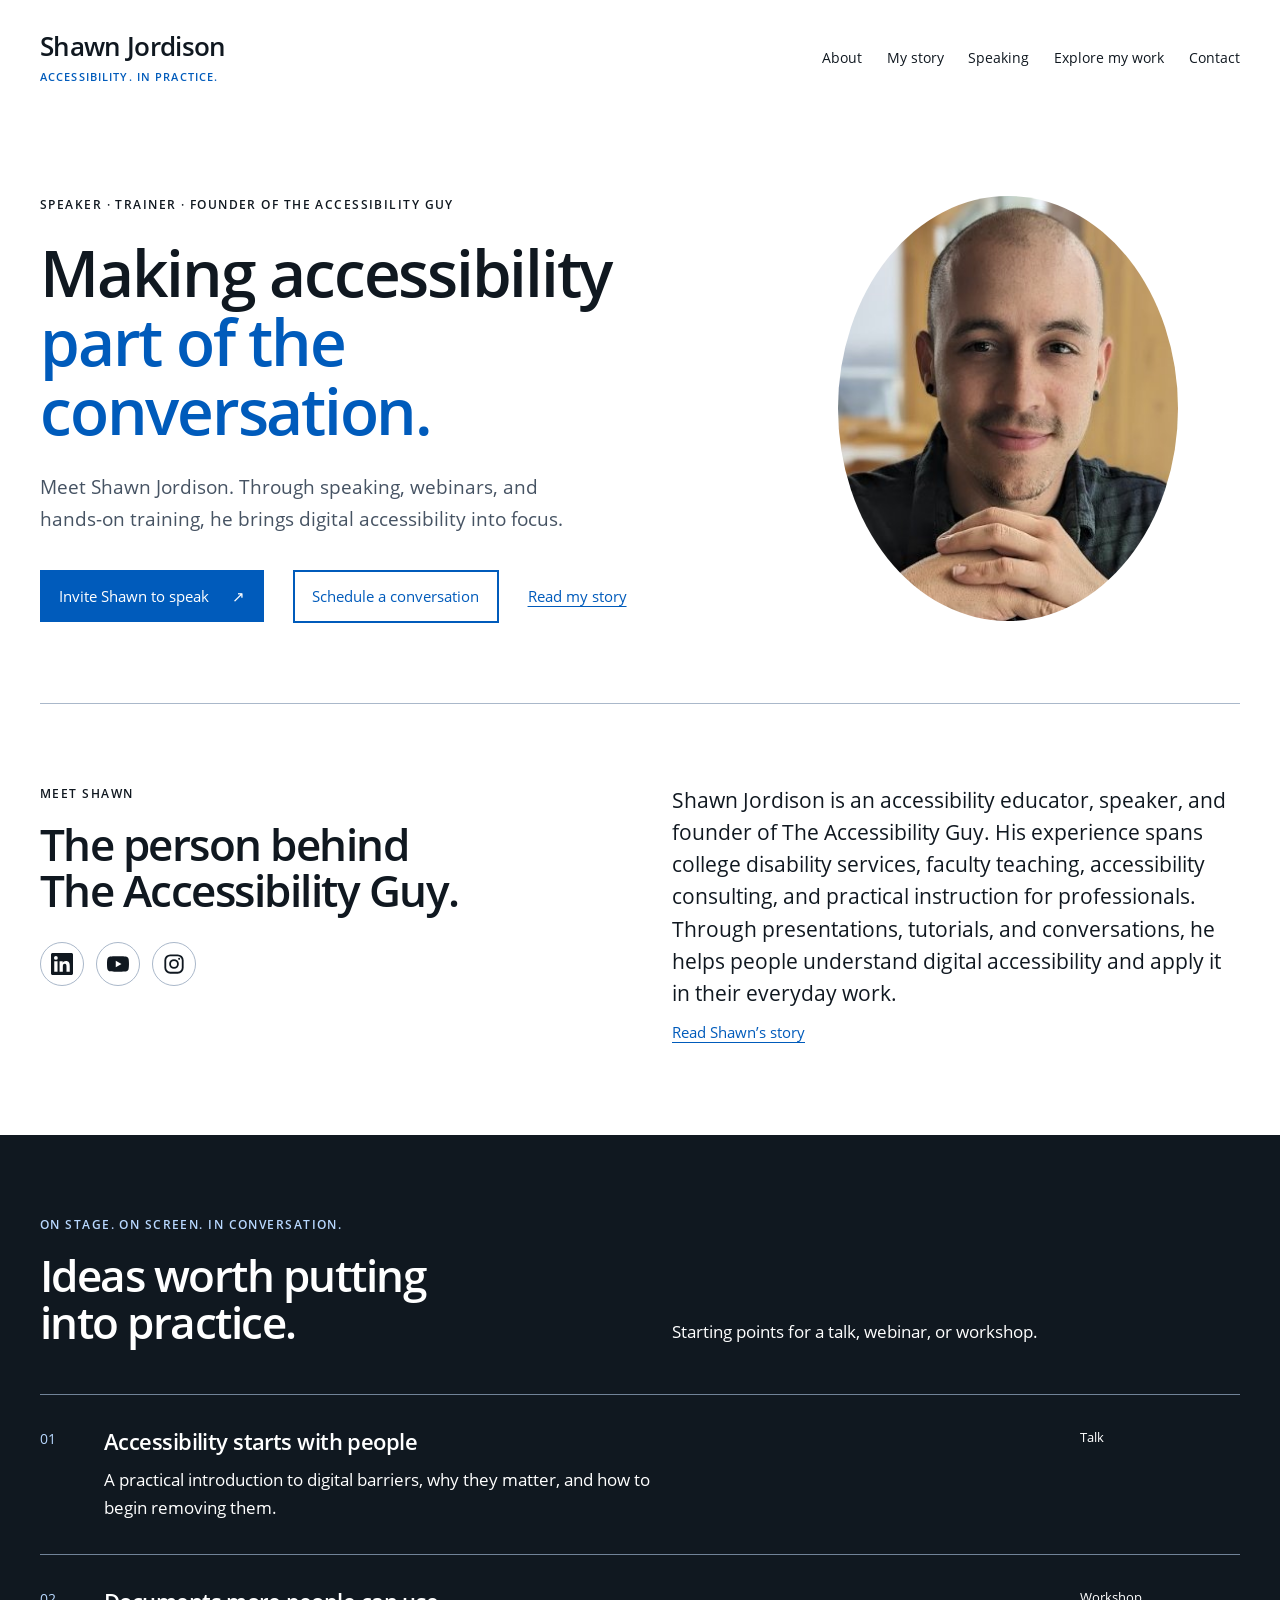
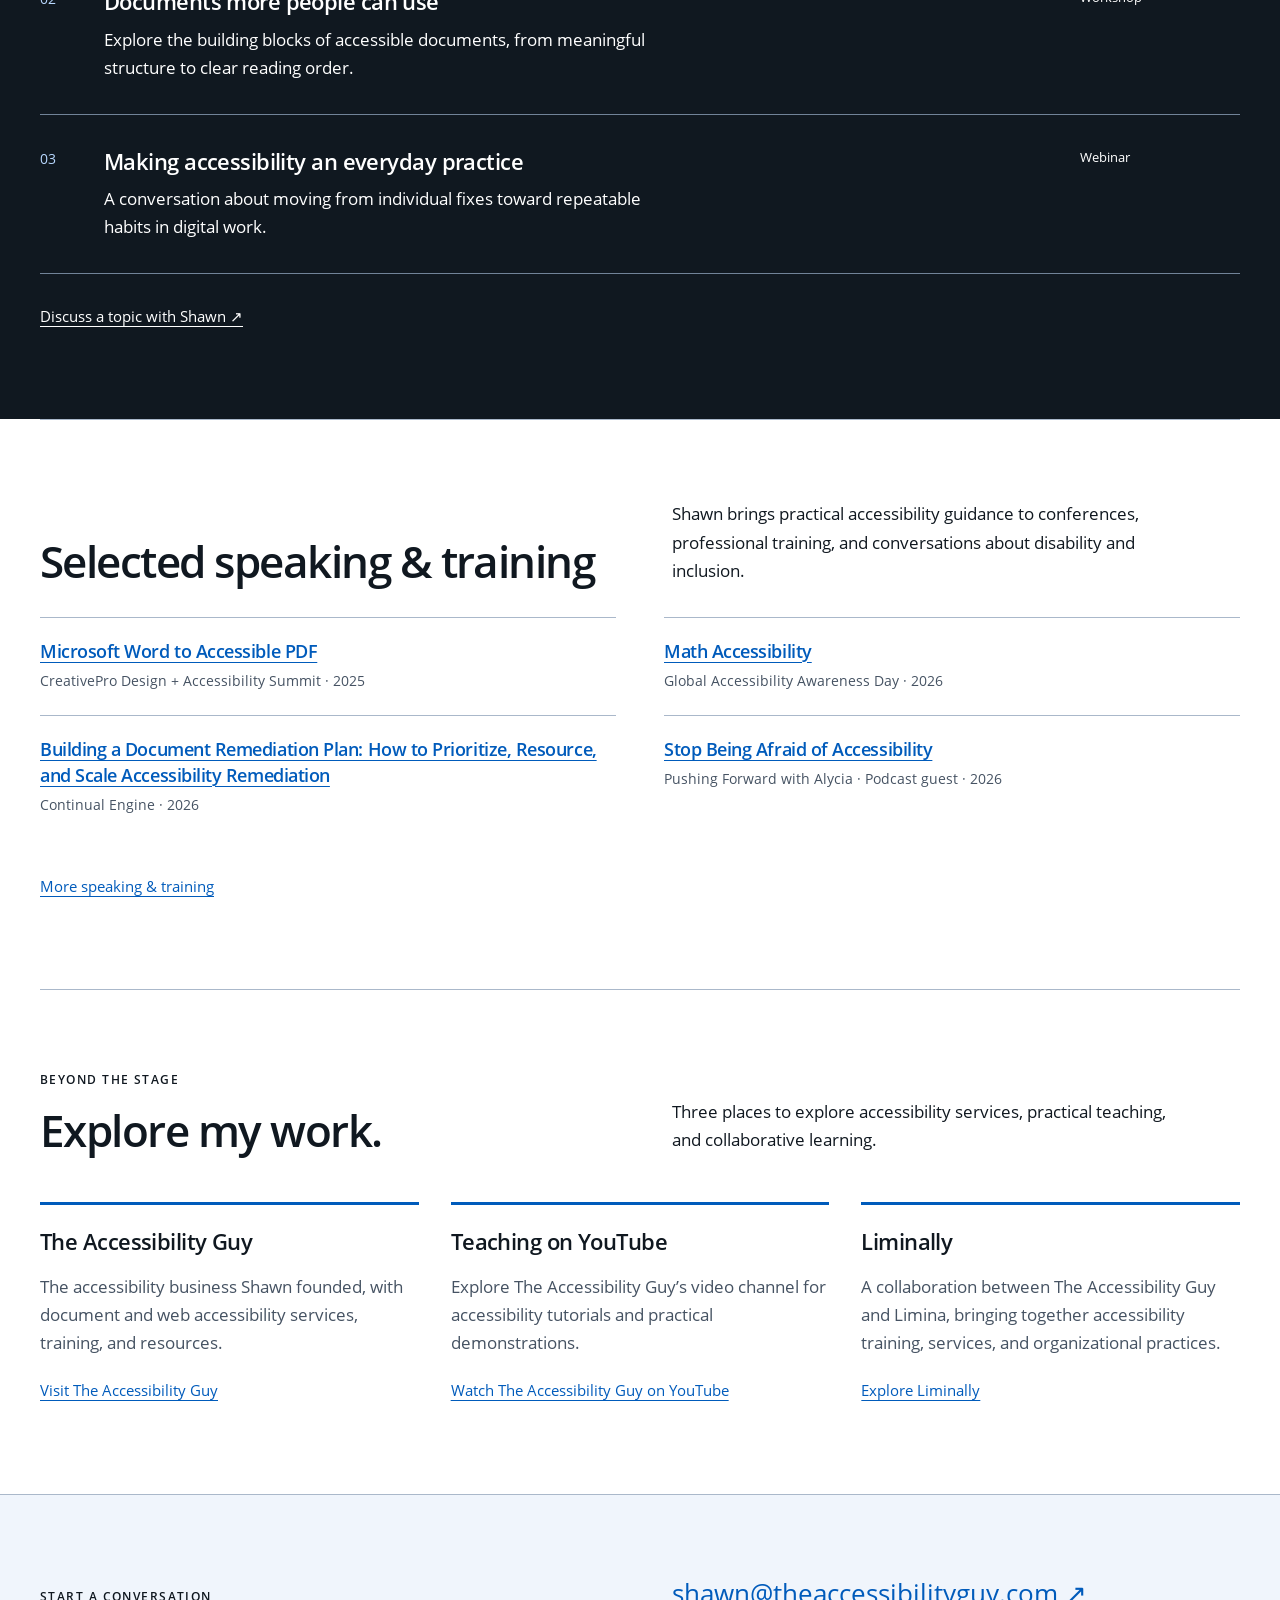
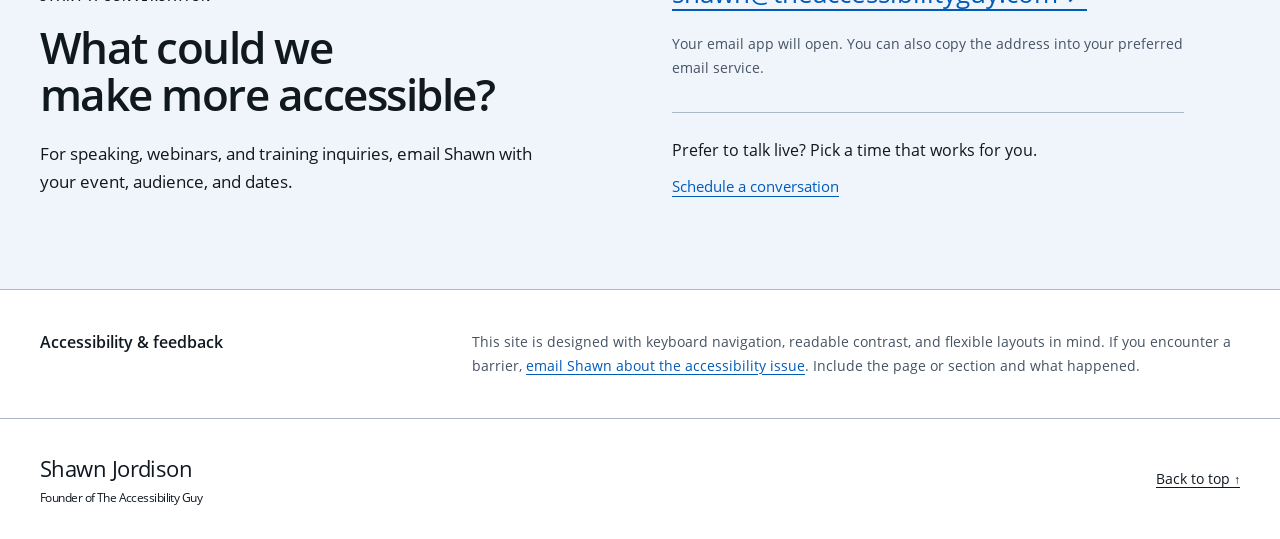
==== commit 328009c0: "Add Speaking & training page, homepage highlights, hero scheduling button, Read my story link" ====
--- a/index.html
+++ b/index.html
@@ -23,7 +23,7 @@
         <p class="eyebrow">Speaker · Trainer · Founder of The Accessibility Guy</p>
         <h1 id="hero-title">Making accessibility <br><em>part of the conversation.</em></h1>
         <p class="intro">Meet Shawn Jordison. Through speaking, webinars, and hands-on training, he brings digital accessibility into focus.</p>
-        <div class="actions"><a class="button" href="mailto:shawn@theaccessibilityguy.com">Invite Shawn to speak <span aria-hidden="true">↗</span></a><a class="text-link" href="#about">Get to know Shawn <span aria-hidden="true">↓</span></a></div>
+        <div class="actions"><a class="button" href="mailto:shawn@theaccessibilityguy.com">Invite Shawn to speak <span aria-hidden="true">↗</span></a><a class="button button-secondary" href="https://tidycal.com/shawnjordison0000">Schedule a conversation</a><a class="text-link" href="story.html">Read my story</a></div>
       </div>
       <figure class="portrait"><img src="shawn-jordison.jpg" alt="Shawn Jordison" width="527" height="420"></figure>
     </section>
@@ -41,6 +41,11 @@
         <a class="text-link" href="mailto:shawn@theaccessibilityguy.com">Discuss a topic with Shawn <span aria-hidden="true">↗</span></a>
       </div>
     </section>
+    <section class="section shell highlights" id="highlights" aria-labelledby="highlights-title">
+      <div class="section-heading"><h2 id="highlights-title">Selected speaking &amp; training</h2><p>Shawn brings practical accessibility guidance to conferences, professional training, and conversations about disability and inclusion.</p></div>
+      <ul class="talk-list"><li><h3><a href="https://creativepro.com/event/design-accessibility-summit-2025/">Microsoft Word to Accessible PDF</a></h3><p class="talk-meta">CreativePro Design + Accessibility Summit · 2025</p></li><li><h3><a href="https://gaad.umn.edu/">Math Accessibility</a></h3><p class="talk-meta">Global Accessibility Awareness Day · 2026</p></li><li><h3><a href="https://www.continualengine.com/building-a-document-remediation-plan-how-to-prioritize-resource-and-scale-accessibility-remediation/">Building a Document Remediation Plan: How to Prioritize, Resource, and Scale Accessibility Remediation</a></h3><p class="talk-meta">Continual Engine · 2026</p></li><li><h3><a href="https://alyciaanderson.com/episode-142-transcript/">Stop Being Afraid of Accessibility</a></h3><p class="talk-meta">Pushing Forward with Alycia · Podcast guest · 2026</p></li></ul>
+      <a class="text-link" href="speaking.html">More speaking &amp; training</a>
+    </section>
     <section class="section shell projects" id="projects" aria-labelledby="projects-title">
       <div class="section-heading"><div><p class="eyebrow">Beyond the stage</p><h2 id="projects-title">Explore my work.</h2></div><p>Three places to explore accessibility services, practical teaching, and collaborative learning.</p></div>
       <div class="project-grid">
--- a/styles.css
+++ b/styles.css
@@ -26,3 +26,7 @@
 .visually-hidden{position:absolute!important;width:1px;height:1px;padding:0;margin:-1px;overflow:hidden;clip:rect(0 0 0 0);white-space:nowrap;border:0}
 .social-links{list-style:none;display:flex;gap:.75rem;margin:1.75rem 0 0;padding:0}.social-links a{display:inline-flex;align-items:center;justify-content:center;width:44px;height:44px;color:var(--ink);border:1px solid var(--line);border-radius:50%}.social-links a:hover{color:var(--blue);border-color:var(--blue)}.social-links a:focus-visible{outline-offset:3px;border-radius:50%}.social-links svg{width:22px;height:22px}
 .contact-details p.contact-alt{margin-top:2rem;padding-top:1.5rem;border-top:1px solid var(--line);font-size:1rem;color:var(--ink)}
+.button-secondary{background:var(--white);color:var(--blue);border:2px solid var(--blue);padding:.75rem 1.1rem}.button-secondary:hover{background:var(--ink);border-color:var(--ink);color:var(--white)}
+.highlights{border-top:1px solid var(--line)}.highlights .section-heading{margin-bottom:2rem}.talk-list{list-style:none;margin:0 0 1.5rem;padding:0;display:grid;grid-template-columns:repeat(2,minmax(0,1fr));column-gap:3rem}.talk-list li{border-top:1px solid var(--line);padding:1.25rem 0 1.4rem;min-width:0}.talk-list h3{font-size:1.15rem;line-height:1.4;margin-bottom:.35rem}.talk-list h3 a{color:var(--blue);overflow-wrap:anywhere}.talk-meta{font-size:.9rem;color:var(--muted)}.link-note{font-weight:400;font-size:.9em}
+.speaking-page .talk-section{max-width:900px;margin-bottom:3rem}.speaking-page .talk-section h2{font-size:clamp(1.6rem,3vw,2rem);margin-bottom:1rem}.speaking-page .talk-list{grid-template-columns:1fr}.speaking-page .story-contact .button{color:var(--white)}.speaking-page .story-contact .actions{margin-top:1.5rem}
+@media(max-width:760px){.talk-list{grid-template-columns:1fr}}
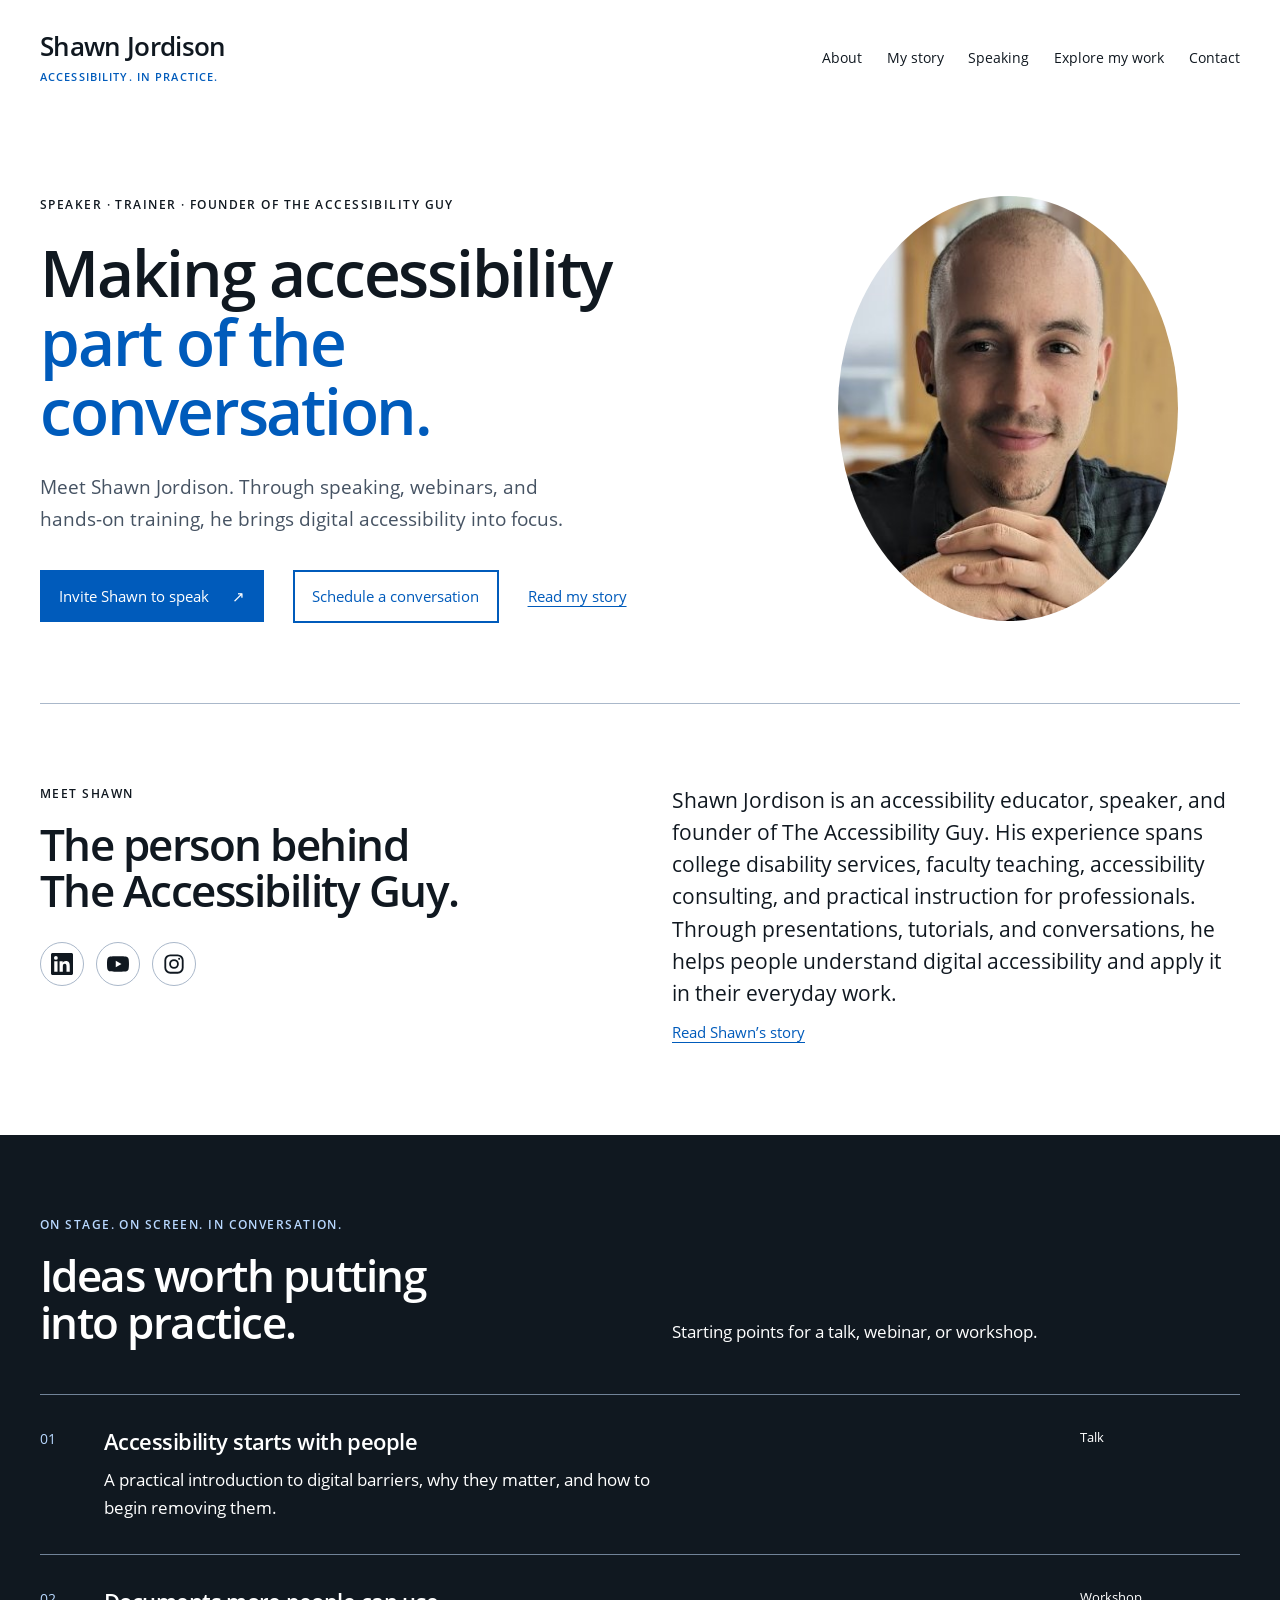
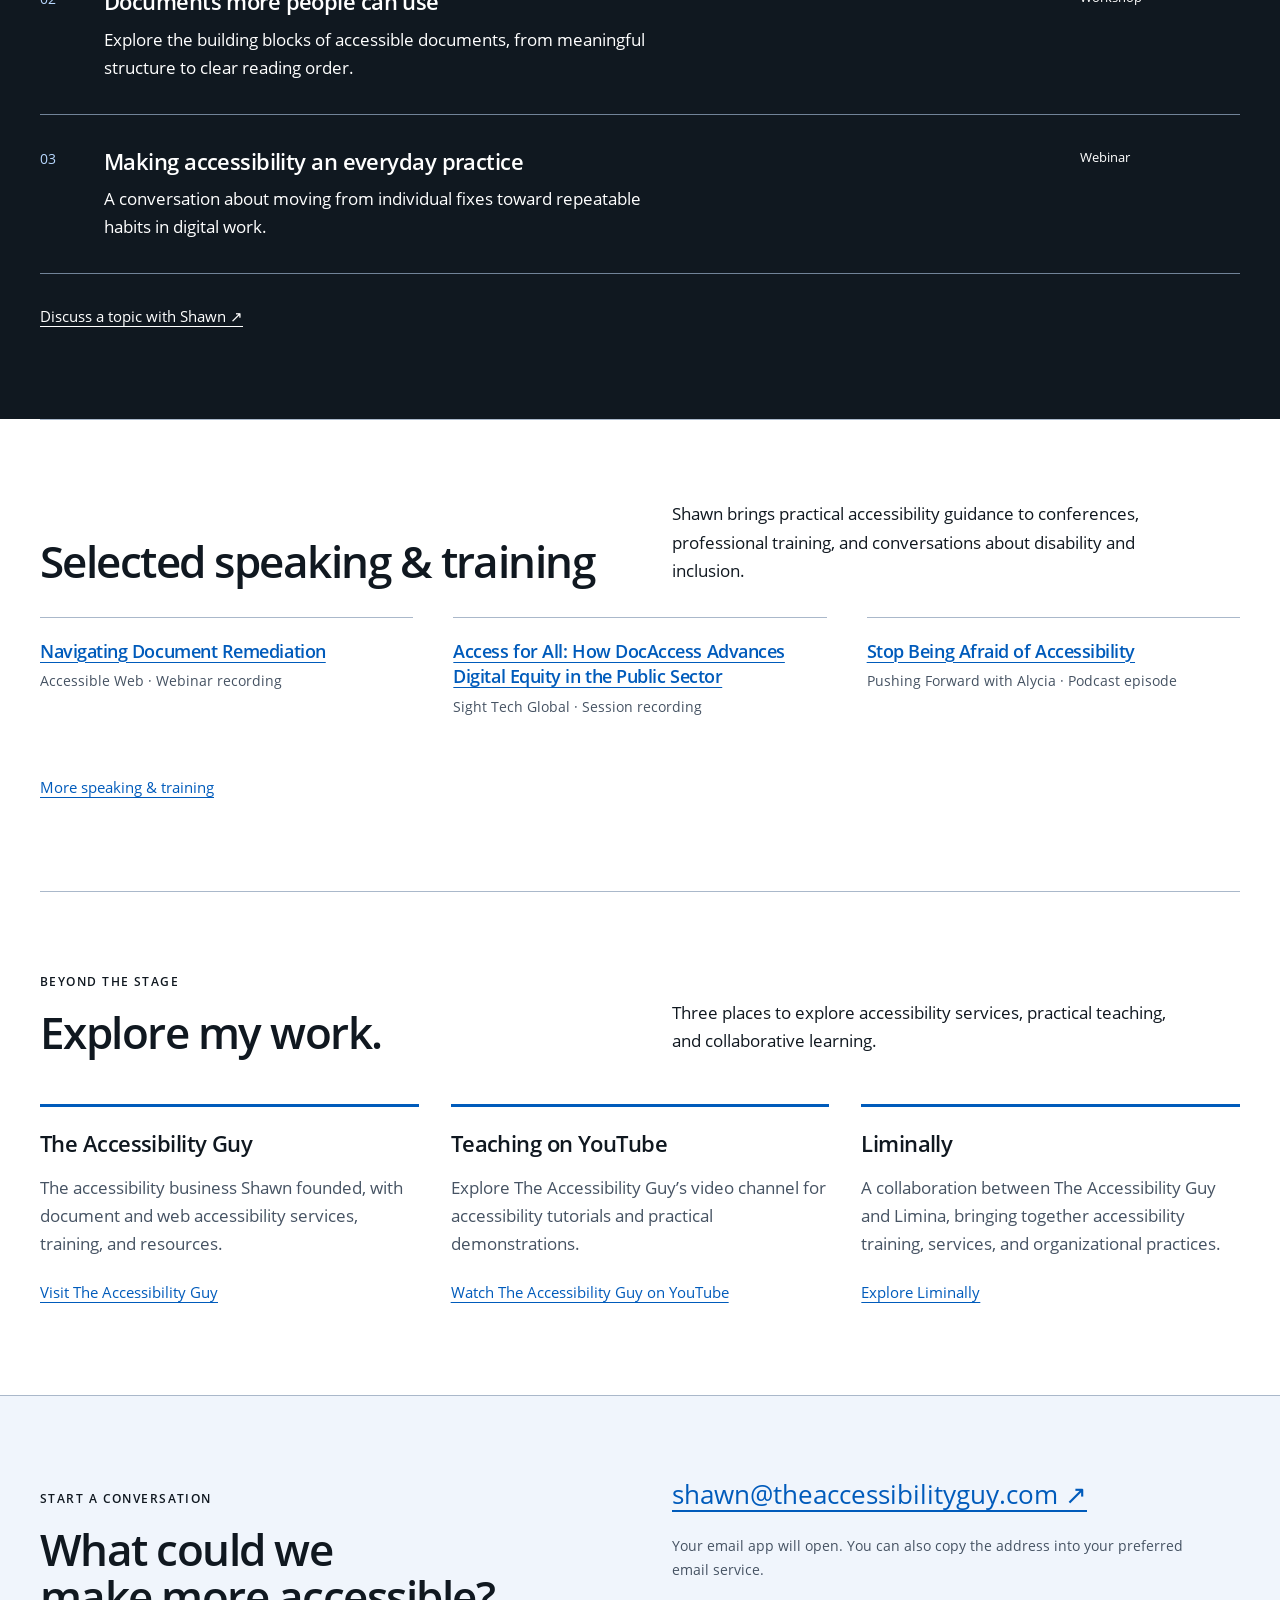
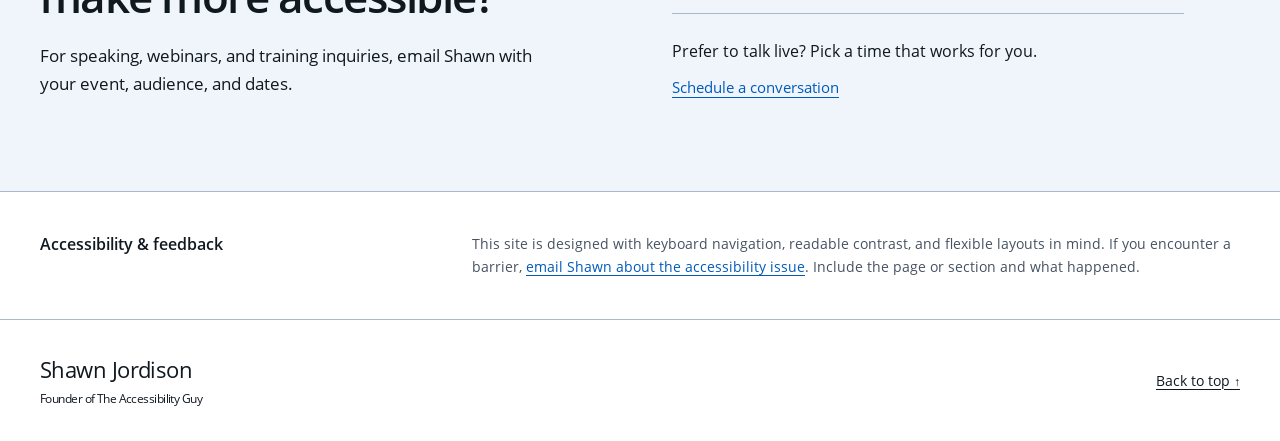
==== commit 48fcdffd: "Speaking: recording and episode links only; history entries as plain text" ====
--- a/index.html
+++ b/index.html
@@ -43,7 +43,7 @@
     </section>
     <section class="section shell highlights" id="highlights" aria-labelledby="highlights-title">
       <div class="section-heading"><h2 id="highlights-title">Selected speaking &amp; training</h2><p>Shawn brings practical accessibility guidance to conferences, professional training, and conversations about disability and inclusion.</p></div>
-      <ul class="talk-list"><li><h3><a href="https://creativepro.com/event/design-accessibility-summit-2025/">Microsoft Word to Accessible PDF</a></h3><p class="talk-meta">CreativePro Design + Accessibility Summit · 2025</p></li><li><h3><a href="https://gaad.umn.edu/">Math Accessibility</a></h3><p class="talk-meta">Global Accessibility Awareness Day · 2026</p></li><li><h3><a href="https://www.continualengine.com/building-a-document-remediation-plan-how-to-prioritize-resource-and-scale-accessibility-remediation/">Building a Document Remediation Plan: How to Prioritize, Resource, and Scale Accessibility Remediation</a></h3><p class="talk-meta">Continual Engine · 2026</p></li><li><h3><a href="https://alyciaanderson.com/episode-142-transcript/">Stop Being Afraid of Accessibility</a></h3><p class="talk-meta">Pushing Forward with Alycia · Podcast guest · 2026</p></li></ul>
+      <ul class="talk-list"><li><h3><a href="https://youtu.be/S3RVaYy-4cs">Navigating Document Remediation</a></h3><p class="talk-meta">Accessible Web · Webinar recording</p></li><li><h3><a href="https://www.youtube.com/watch?v=0vKooROe-qs">Access for All: How DocAccess Advances Digital Equity in the Public Sector</a></h3><p class="talk-meta">Sight Tech Global · Session recording</p></li><li><h3><a href="https://podcasts.apple.com/us/podcast/stop-being-afraid-of-accessibility/id1693596344?i=1000768851243">Stop Being Afraid of Accessibility</a></h3><p class="talk-meta">Pushing Forward with Alycia · Podcast episode</p></li></ul>
       <a class="text-link" href="speaking.html">More speaking &amp; training</a>
     </section>
     <section class="section shell projects" id="projects" aria-labelledby="projects-title">
--- a/styles.css
+++ b/styles.css
@@ -30,3 +30,4 @@
 .highlights{border-top:1px solid var(--line)}.highlights .section-heading{margin-bottom:2rem}.talk-list{list-style:none;margin:0 0 1.5rem;padding:0;display:grid;grid-template-columns:repeat(2,minmax(0,1fr));column-gap:3rem}.talk-list li{border-top:1px solid var(--line);padding:1.25rem 0 1.4rem;min-width:0}.talk-list h3{font-size:1.15rem;line-height:1.4;margin-bottom:.35rem}.talk-list h3 a{color:var(--blue);overflow-wrap:anywhere}.talk-meta{font-size:.9rem;color:var(--muted)}.link-note{font-weight:400;font-size:.9em}
 .speaking-page .talk-section{max-width:900px;margin-bottom:3rem}.speaking-page .talk-section h2{font-size:clamp(1.6rem,3vw,2rem);margin-bottom:1rem}.speaking-page .talk-list{grid-template-columns:1fr}.speaking-page .story-contact .button{color:var(--white)}.speaking-page .story-contact .actions{margin-top:1.5rem}
 @media(max-width:760px){.talk-list{grid-template-columns:1fr}}
+@media(min-width:1000px){.highlights .talk-list{grid-template-columns:repeat(3,minmax(0,1fr));column-gap:2.5rem}}
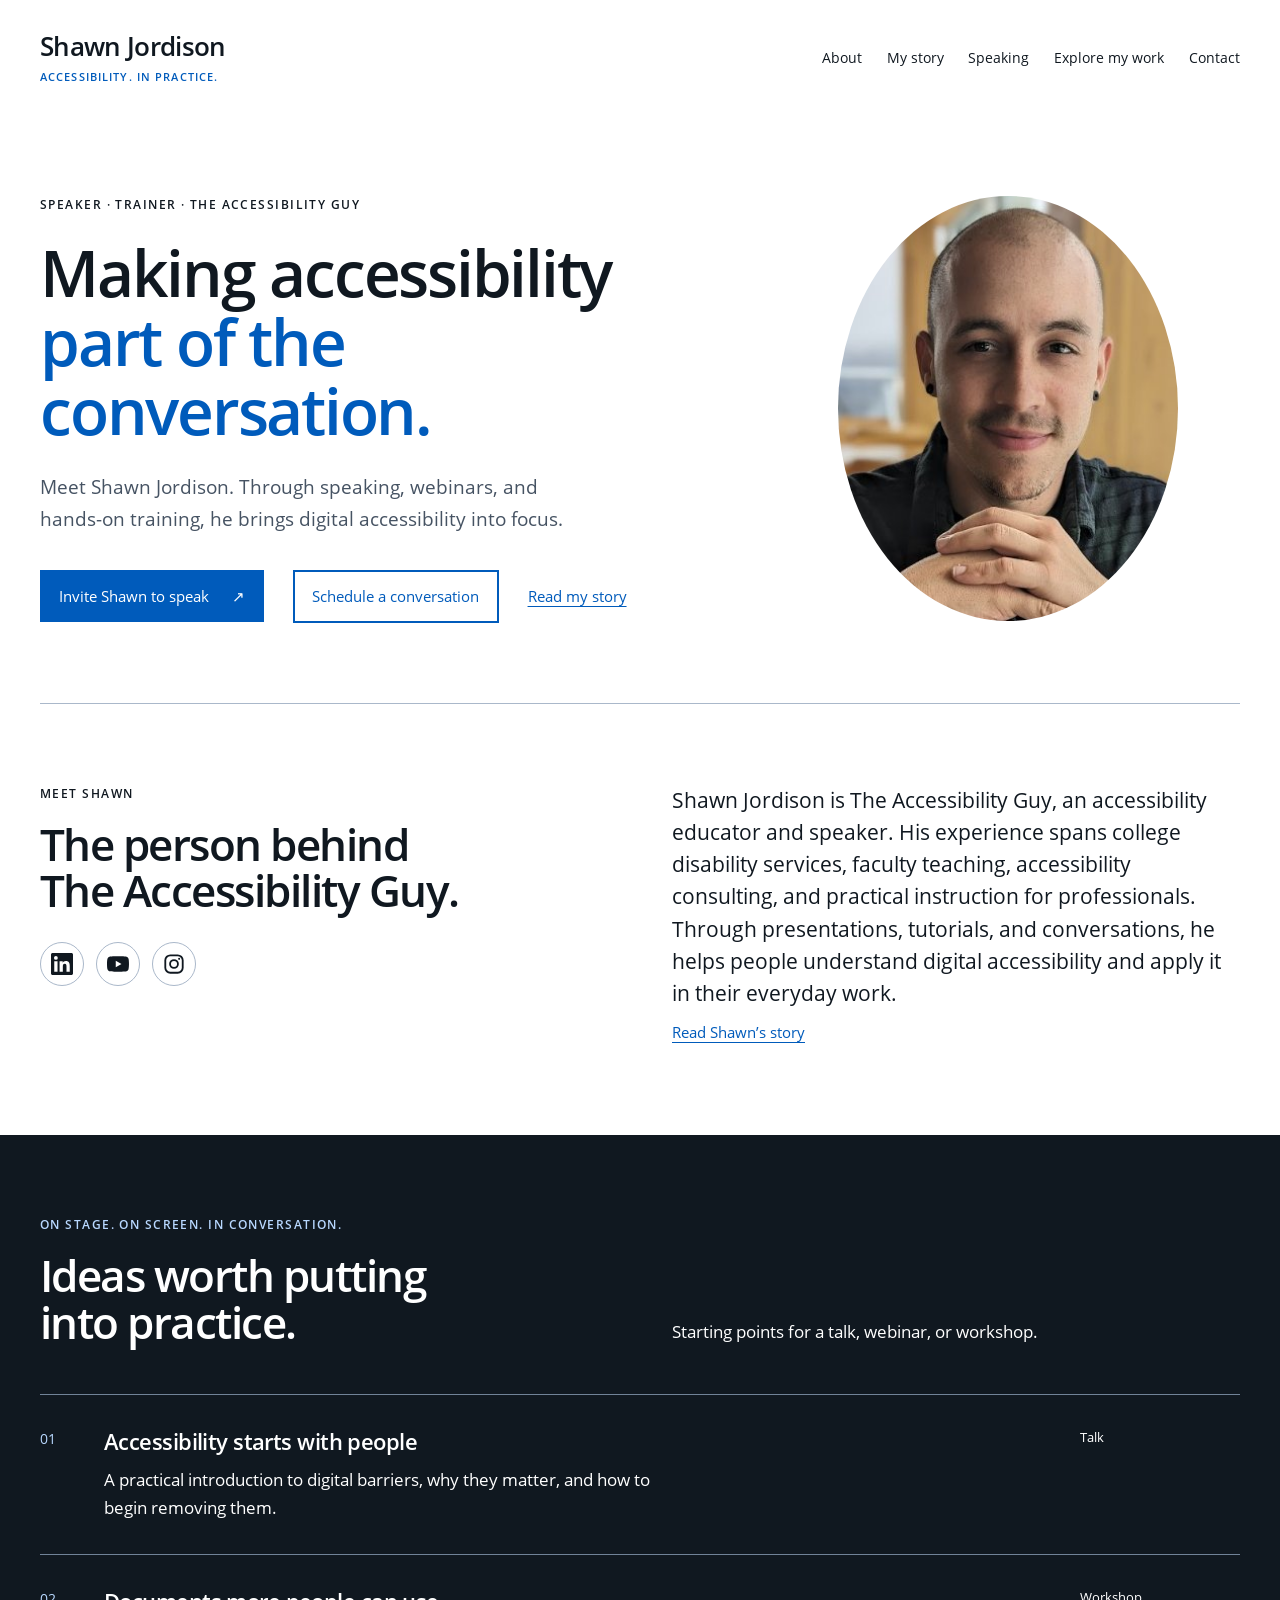
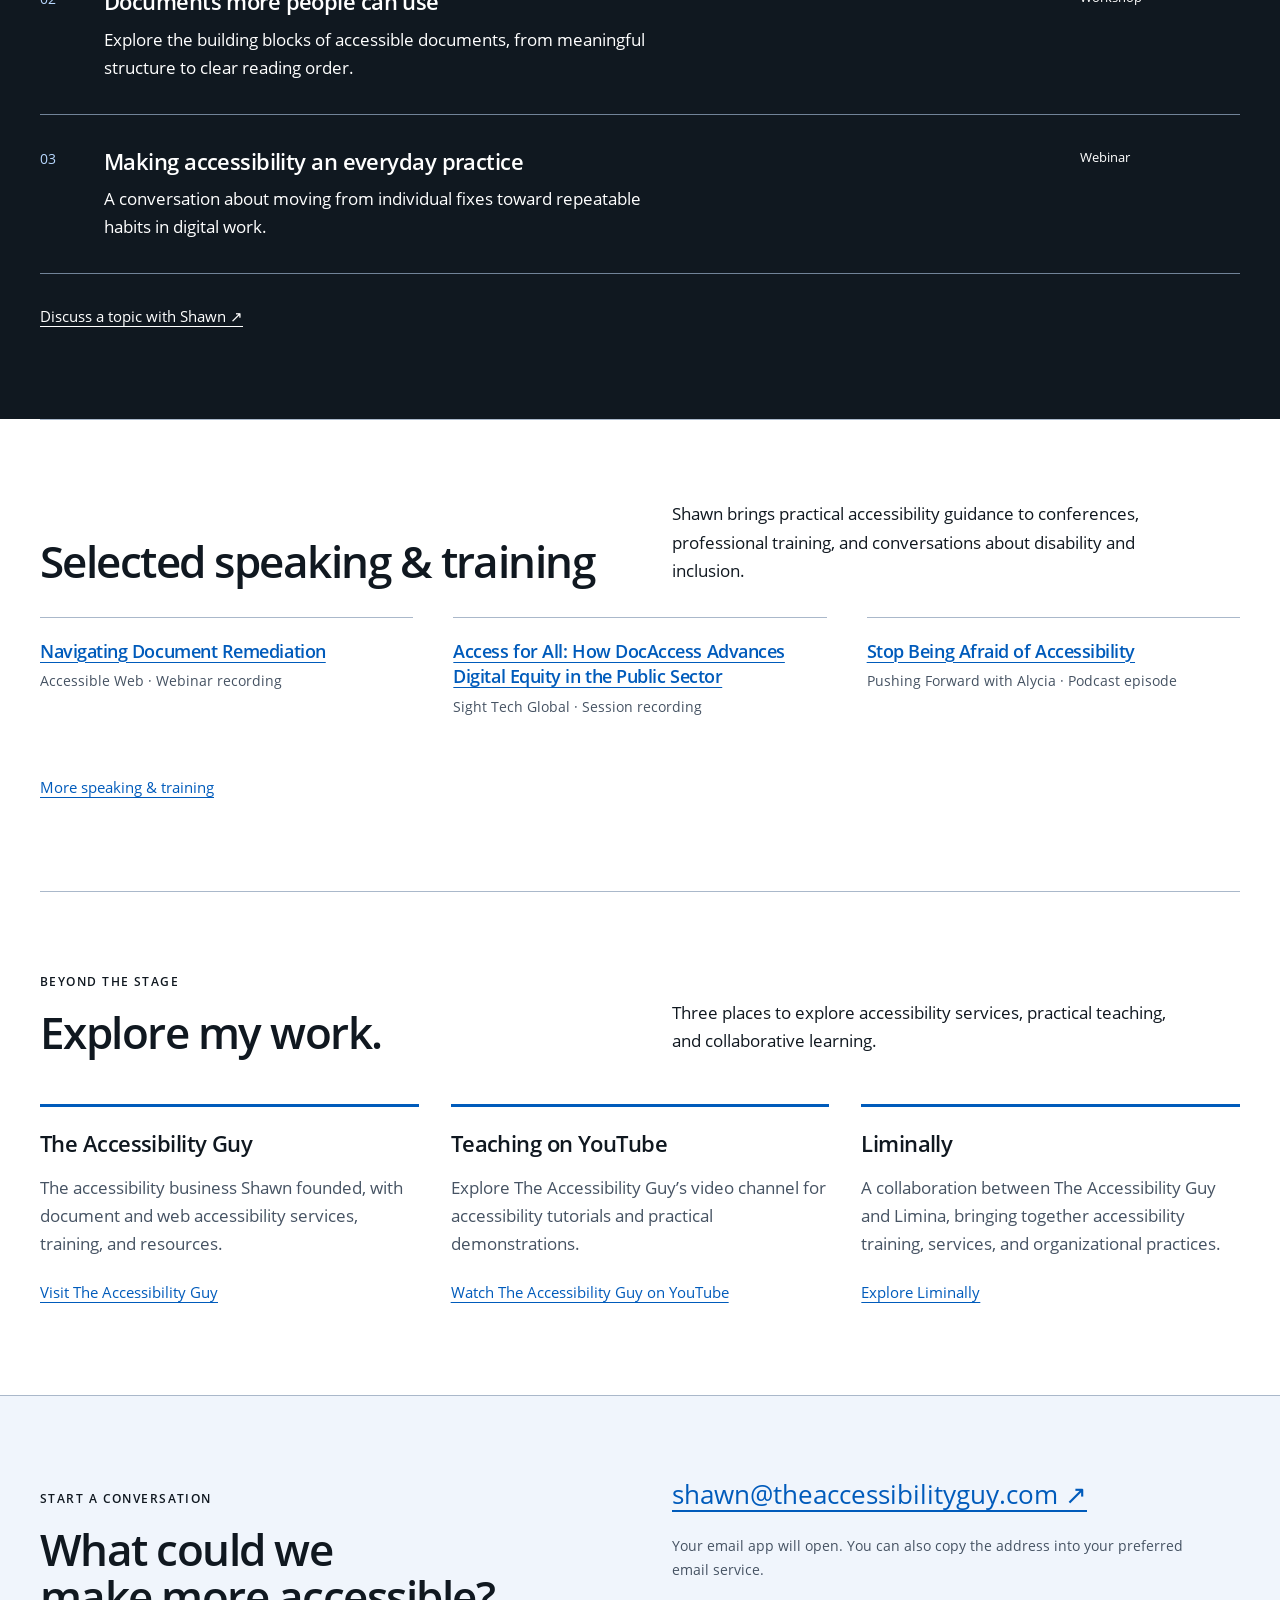
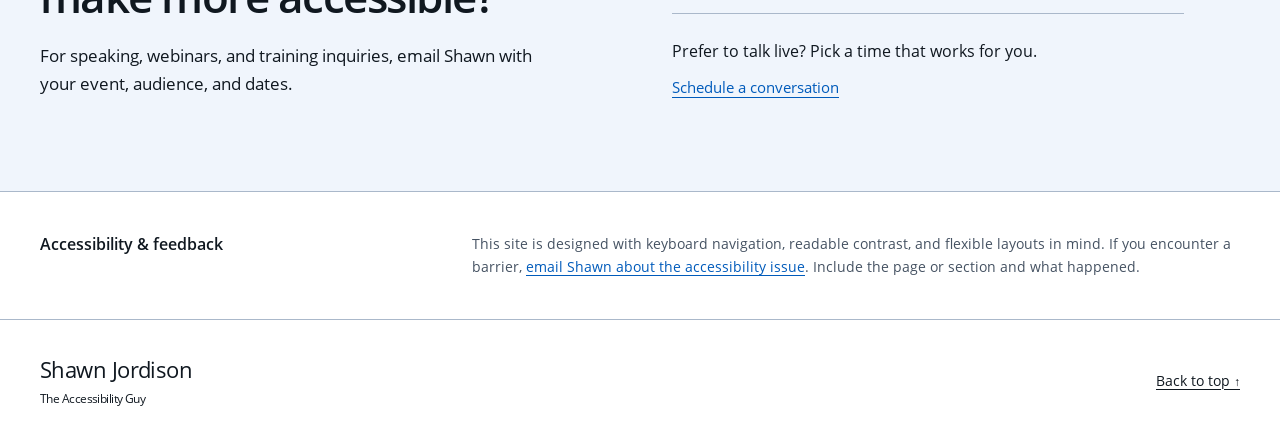
==== commit 346d7777: "Remove 'founder of' before The Accessibility Guy" ====
--- a/index.html
+++ b/index.html
@@ -3,7 +3,7 @@
 <head>
   <meta charset="utf-8">
   <meta name="viewport" content="width=device-width, initial-scale=1">
-  <meta name="description" content="Meet Shawn Jordison, founder of The Accessibility Guy. Explore speaking, training, and conversations about digital accessibility.">
+  <meta name="description" content="Meet Shawn Jordison, The Accessibility Guy. Explore speaking, training, and conversations about digital accessibility.">
   <title>Shawn Jordison | Accessibility speaker &amp; trainer</title>
   <link rel="stylesheet" href="styles.css">
 </head>
@@ -20,7 +20,7 @@
   <main id="main" tabindex="-1">
     <section class="hero shell" aria-labelledby="hero-title">
       <div class="hero-copy">
-        <p class="eyebrow">Speaker · Trainer · Founder of The Accessibility Guy</p>
+        <p class="eyebrow">Speaker · Trainer · The Accessibility Guy</p>
         <h1 id="hero-title">Making accessibility <br><em>part of the conversation.</em></h1>
         <p class="intro">Meet Shawn Jordison. Through speaking, webinars, and hands-on training, he brings digital accessibility into focus.</p>
         <div class="actions"><a class="button" href="mailto:shawn@theaccessibilityguy.com">Invite Shawn to speak <span aria-hidden="true">↗</span></a><a class="button button-secondary" href="https://tidycal.com/shawnjordison0000">Schedule a conversation</a><a class="text-link" href="story.html">Read my story</a></div>
@@ -29,7 +29,7 @@
     </section>
     <section class="about section shell" id="about" aria-labelledby="about-title">
       <div><p class="eyebrow">Meet Shawn</p><h2 id="about-title">The person behind<br>The Accessibility Guy.</h2><ul class="social-links" aria-label="Social media"><li><a href="https://www.linkedin.com/in/shawnjordison/"><svg viewBox="0 0 24 24" width="24" height="24" aria-hidden="true" focusable="false" fill="currentColor"><path d="M20.45 20.45h-3.55v-5.57c0-1.33-.03-3.04-1.85-3.04-1.86 0-2.14 1.45-2.14 2.94v5.67H9.35V9h3.41v1.56h.05c.48-.9 1.64-1.85 3.37-1.85 3.6 0 4.27 2.37 4.27 5.46v6.28zM5.34 7.43a2.06 2.06 0 1 1 0-4.13 2.06 2.06 0 0 1 0 4.13zM7.12 20.45H3.56V9h3.56v11.45zM22.23 0H1.77C.79 0 0 .77 0 1.73v20.54C0 23.23.79 24 1.77 24h20.45c.98 0 1.78-.77 1.78-1.73V1.73C24 .77 23.2 0 22.22 0z"/></svg><span class="visually-hidden">Shawn Jordison on LinkedIn</span></a></li><li><a href="https://www.youtube.com/channel/UCPO0yzGQJmAa290DjrByhwQ"><svg viewBox="0 0 24 24" width="24" height="24" aria-hidden="true" focusable="false" fill="currentColor"><path d="M23.5 6.19a3.02 3.02 0 0 0-2.12-2.14C19.5 3.55 12 3.55 12 3.55s-7.5 0-9.38.5A3.02 3.02 0 0 0 .5 6.19C0 8.07 0 12 0 12s0 3.93.5 5.81a3.02 3.02 0 0 0 2.12 2.14c1.88.5 9.38.5 9.38.5s7.5 0 9.38-.5a3.02 3.02 0 0 0 2.12-2.14C24 15.93 24 12 24 12s0-3.93-.5-5.81zM9.55 15.57V8.43L15.82 12l-6.27 3.57z"/></svg><span class="visually-hidden">The Accessibility Guy on YouTube</span></a></li><li><a href="https://www.instagram.com/theaccessibilityguy/"><svg viewBox="0 0 24 24" width="24" height="24" aria-hidden="true" focusable="false" fill="none" stroke="currentColor" stroke-width="2"><rect x="2.5" y="2.5" width="19" height="19" rx="5.5"/><circle cx="12" cy="12" r="4.3"/><circle cx="17.6" cy="6.4" r="1.1" fill="currentColor" stroke="none"/></svg><span class="visually-hidden">The Accessibility Guy on Instagram</span></a></li></ul></div>
-      <div class="section-copy"><p class="lead">Shawn Jordison is an accessibility educator, speaker, and founder of The Accessibility Guy. His experience spans college disability services, faculty teaching, accessibility consulting, and practical instruction for professionals. Through presentations, tutorials, and conversations, he helps people understand digital accessibility and apply it in their everyday work.</p><a class="text-link" href="story.html">Read Shawn’s story</a></div>
+      <div class="section-copy"><p class="lead">Shawn Jordison is The Accessibility Guy, an accessibility educator and speaker. His experience spans college disability services, faculty teaching, accessibility consulting, and practical instruction for professionals. Through presentations, tutorials, and conversations, he helps people understand digital accessibility and apply it in their everyday work.</p><a class="text-link" href="story.html">Read Shawn’s story</a></div>
     </section>
     <section class="speaking section" id="speaking" aria-labelledby="speaking-title">
       <div class="shell"><div class="section-heading"><div><p class="eyebrow">On stage. On screen. In conversation.</p><h2 id="speaking-title">Ideas worth putting<br>into practice.</h2></div><p>Starting points for a talk, webinar, or workshop.</p></div>
@@ -57,6 +57,6 @@
     <section class="contact section" id="contact" aria-labelledby="contact-title"><div class="shell contact-inner"><div><p class="eyebrow">Start a conversation</p><h2 id="contact-title">What could we<br>make more accessible?</h2><p>For speaking, webinars, and training inquiries, email Shawn with your event, audience, and dates.</p></div><div class="contact-details"><a class="email-link" href="mailto:shawn@theaccessibilityguy.com">shawn@theaccessibilityguy.com <span aria-hidden="true">↗</span></a><p>Your email app will open. You can also copy the address into your preferred email service.</p><p class="contact-alt">Prefer to talk live? Pick a time that works for you.</p><a class="text-link" href="https://tidycal.com/shawnjordison0000">Schedule a conversation</a></div></div></section>
     <section class="accessibility shell" aria-labelledby="accessibility-title"><h2 id="accessibility-title">Accessibility &amp; feedback</h2><p>This site is designed with keyboard navigation, readable contrast, and flexible layouts in mind. If you encounter a barrier, <a href="mailto:shawn@theaccessibilityguy.com?subject=Website%20accessibility%20feedback">email Shawn about the accessibility issue</a>. Include the page or section and what happened.</p></section>
   </main>
-  <footer class="site-footer"><div class="shell footer-inner"><p>Shawn Jordison<span>Founder of The Accessibility Guy</span></p><a href="#top">Back to top <span aria-hidden="true">↑</span></a></div></footer>
+  <footer class="site-footer"><div class="shell footer-inner"><p>Shawn Jordison<span>The Accessibility Guy</span></p><a href="#top">Back to top <span aria-hidden="true">↑</span></a></div></footer>
 </body>
 </html>
